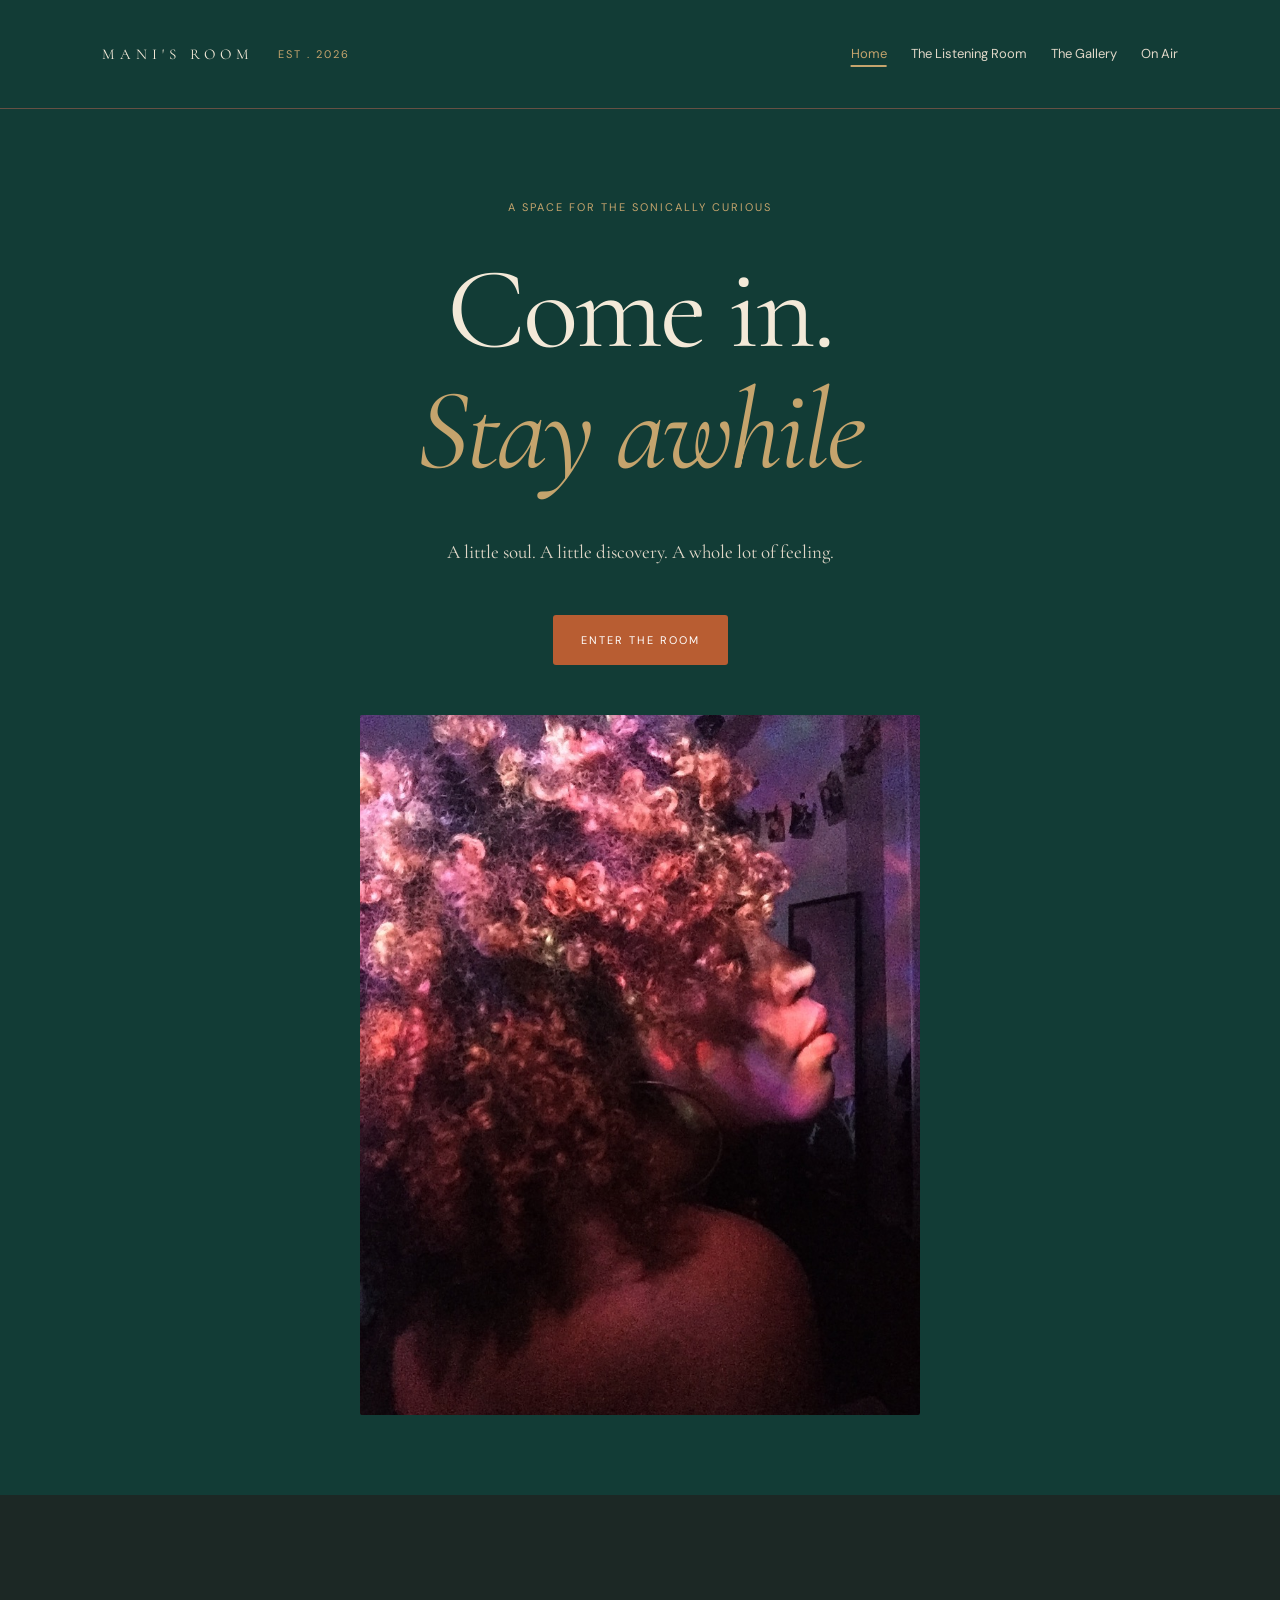
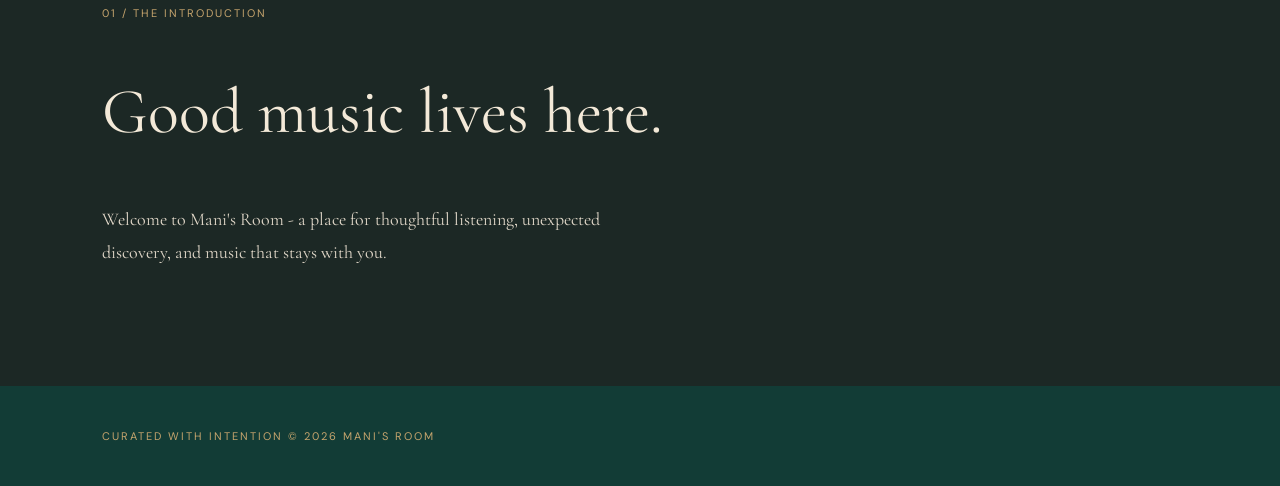
==== index.html @ 36a0f58a "Add personal rooms and accessible shared navigation" ====
<!DOCTYPE html> 
<html lang="en">
<head>
    <meta charset="UTF-8">
    <meta name="viewport" content="width=device-width, initial-scale=1.0">
    <title>Mani's Room | Come In. Stay Awhile.</title>
    <link rel="stylesheet" href="style.css">
</head>
<body>
    <a class="skip-link" href="#main-content">Skip to content</a>
    <header class="site-header">
        <div class="site-identity">
            <a class="logo" href="index.html">MANI'S ROOM</a>
            <span class="edition">EST . 2026</span>
        </div>
        <nav class="site-nav" aria-label="Main navigation">
            <ul>
                <li><a href="index.html" aria-current="page">Home</a></li>
                <li><a href="listening.html">The Listening Room</a></li>
                <li><a href="gallery.html">The Gallery</a></li>
                <li><a href="radio.html">On Air</a></li>
            </ul>
        </nav>
    </header>

    <main id="main-content" tabindex="-1">
        <section class="hero">
            <p class="eyebrow"> A SPACE FOR THE SONICALLY CURIOUS</p>
            <h1> Come in. <br><em> Stay awhile</em></h1>
            <p class="intro">
                A little soul. A little discovery.
                A whole lot of feeling.
            </p>

            <a href="#about" class="button">ENTER THE ROOM</a>

            <figure class="hero-photo">
                <img src="images/manihair2018.jpeg"
                     alt="Mani photographed in profile under pink and purple lighting"
                     width="793" height="991">
            </figure>
        </section>

        <section id="about" class="about">
            <p> 01 / THE INTRODUCTION </p>
            <h2>Good music lives here.</h2>
            <p>
                Welcome to Mani's Room - a place for
                thoughtful listening, unexpected discovery,
                and music that stays with you.
            </p>
        </section>
    </main>

<footer>
<p>CURATED WITH INTENTION &copy; 2026 MANI'S ROOM</p>
</footer>
</body>
</html>
---- style.css ----
@import url('https://fonts.googleapis.com/css2?family=Cormorant+Garamond:wght@400;500;600&family=DM+Sans:wght@400;500;600&display=swap');


:root {
  --espresso: #123C36;
  --cream: #F3E9D8;
  --brass: #C5A46D;
  --plum: #B85D32;
  --muted: #E0D7C8;
}


* {
  box-sizing: border-box;
}

html {
  scroll-behavior: smooth;
}

body {
  margin: 0;
  background: var(--espresso);
  color: var(--cream);
  font-family: "Cormorant Garamond", Georgia, serif;
}

.site-header {
  display: flex;
  justify-content: space-between;
  align-items: center;
  padding: 32px 8%;
  border-bottom: 1px solid #665044;
}

.logo {
  font-size: 15px;
  letter-spacing: 5px;
}

.edition, .eyebrow, .button, footer {
  font-family: "DM Sans", sans-serif;
  letter-spacing: 2px;
  font-size: 11px;
}

.edition, .eyebrow {
  color: var(--brass);
}

.hero {
  min-height: 75vh;
  display: flex;
  flex-direction: column;
  align-items: center;
  justify-content: center;
  padding: 80px 8%;
  text-align: center;
}

h1 {
  font-size: clamp(55px, 9vw, 120px);
  font-weight: normal;
  line-height: 1.05;
  letter-spacing: -3px;
  margin: 25px 0;
}

h1 em {
  color: var(--brass);
  font-weight: normal;
}

.intro {
  font-size: 19px;
  line-height: 1.7;
  color: var(--muted);
  max-width: 440px;
  text-align:center;
}

.button {
  display: inline-block;
  margin-top: 28px;
  padding: 18px 28px;
  background: var(--plum);
  color: white;
  text-decoration: none;
  border-radius: 3px;
  transition: background 0.2s;
}

.button:hover {
  background: #9C6670;
}

.about {
  padding: 100px 8%;
  background: #1C2825;
}

.about > p:first-child {
  color: var(--brass);
  font-family: "DM Sans", sans-serif;
  font-size: 11px;
  letter-spacing: 2px;
}

.about h2 {
  font-size: clamp(36px, 5vw, 65px);
  font-weight: normal;
}


.about > p:last-child {
  max-width: 550px;
  color: var(--muted);
  line-height: 1.8;
  font-size: 18px;
}

.hero-photo {
  width: 100%;
  max-width: 560px;
  margin: 50px auto 0;
}

.hero-photo img {
  display: block;
  width: 100%;
  height: auto;
  border-radius: 2px;
}

footer {
  padding: 32px 8%;
  color: var(--brass);
}

@media (max-width: 600px) {
  .site-header {
    padding: 24px 6%;
  }

  .hero, .about {
    padding-left: 6%;
    padding-right: 6%;
  }

  .logo {
    letter-spacing: 2px;
  }
}


@media (prefers-reduced-motion: reduce) {
  html {
    scroll-behavior: auto;
  }

  .button {
    transition: none;
  }
}

/* Shared navigation: all four rooms stay visible, including on phones. */
.site-header {
  flex-wrap: wrap;
  gap: 24px 40px;
}

.site-identity {
  display: flex;
  align-items: center;
  flex-wrap: wrap;
  gap: 16px 24px;
}

.logo {
  color: var(--cream);
  text-decoration: none;
}

.site-nav ul {
  display: flex;
  flex-wrap: wrap;
  gap: 8px 24px;
  list-style: none;
  padding: 0;
  margin: 0;
}

.site-nav a {
  display: inline-flex;
  align-items: center;
  min-height: 44px;
  font-family: "DM Sans", sans-serif;
  font-size: 13px;
  line-height: 1.5;
  color: var(--muted);
  text-decoration: none;
  text-underline-offset: 7px;
}

.site-nav a:hover,
.site-nav a[aria-current="page"] {
  color: var(--brass);
  text-decoration: underline;
}

.site-nav a[aria-current="page"] {
  text-decoration-thickness: 2px;
}

a:focus-visible {
  outline: 2px solid var(--cream);
  outline-offset: 5px;
}

.skip-link {
  position: absolute;
  top: 12px;
  left: 12px;
  z-index: 1;
  transform: translateY(-200%);
  padding: 14px 20px;
  background: var(--cream);
  color: var(--espresso);
  font-family: "DM Sans", sans-serif;
}

.skip-link:focus {
  transform: translateY(0);
}

/* Shared room typography; each room below has its own composition. */
.room {
  padding: 80px 8% 100px;
  min-height: 75vh;
}

.room-label {
  font-family: "DM Sans", sans-serif;
  font-size: 12px;
  line-height: 1.7;
  letter-spacing: 2px;
  color: var(--brass);
}

.room h1 {
  font-size: clamp(48px, 8vw, 104px);
}

.room h2 {
  font-size: clamp(30px, 4vw, 48px);
  font-weight: normal;
  line-height: 1.15;
  margin: 20px 0;
}

.room-description,
.listening-shelf > p:last-child,
.gallery-note > p:last-child,
.radio-note > p:last-child {
  font-size: 19px;
  line-height: 1.8;
  color: var(--muted);
  max-width: 480px;
}

/* A listening corner, with a quiet shelf for future playlists. */
.room--listening {
  display: grid;
  grid-template-columns: minmax(0, 1.2fr) minmax(0, 1fr);
  align-items: center;
  gap: 64px;
}

.listening-shelf {
  border-top: 1px solid var(--brass);
  padding-top: 32px;
}

/* An open wall; the empty space is intentional until pictures arrive. */
.gallery-space {
  margin-top: 64px;
  min-height: 320px;
  border-top: 1px solid var(--brass);
  border-bottom: 1px solid var(--brass);
  display: flex;
  align-items: flex-end;
  justify-content: flex-end;
  padding: 48px 0;
}

.gallery-note {
  width: 100%;
  max-width: 440px;
}

/* A still, centered waiting room for a future broadcast. */
.room--radio {
  text-align: center;
  display: flex;
  flex-direction: column;
  align-items: center;
  justify-content: center;
}

.room--radio .room-description,
.radio-note > p:last-child {
  margin-left: auto;
  margin-right: auto;
}

.signal-dot {
  display: inline-block;
  width: 7px;
  height: 7px;
  margin-right: 8px;
  border-radius: 50%;
  background: var(--brass);
}

.radio-note {
  margin-top: 48px;
  padding-top: 32px;
  border-top: 1px solid var(--brass);
  width: 100%;
  max-width: 480px;
}

@media (max-width: 900px) {
  .site-nav {
    width: 100%;
  }

  .room--listening {
    grid-template-columns: minmax(0, 1fr);
    gap: 48px;
  }
}

@media (max-width: 600px) {
  .site-nav ul {
    gap: 4px 20px;
  }

  .room {
    padding: 64px 6% 80px;
  }

  .gallery-space {
    margin-top: 48px;
    min-height: 240px;
  }
}
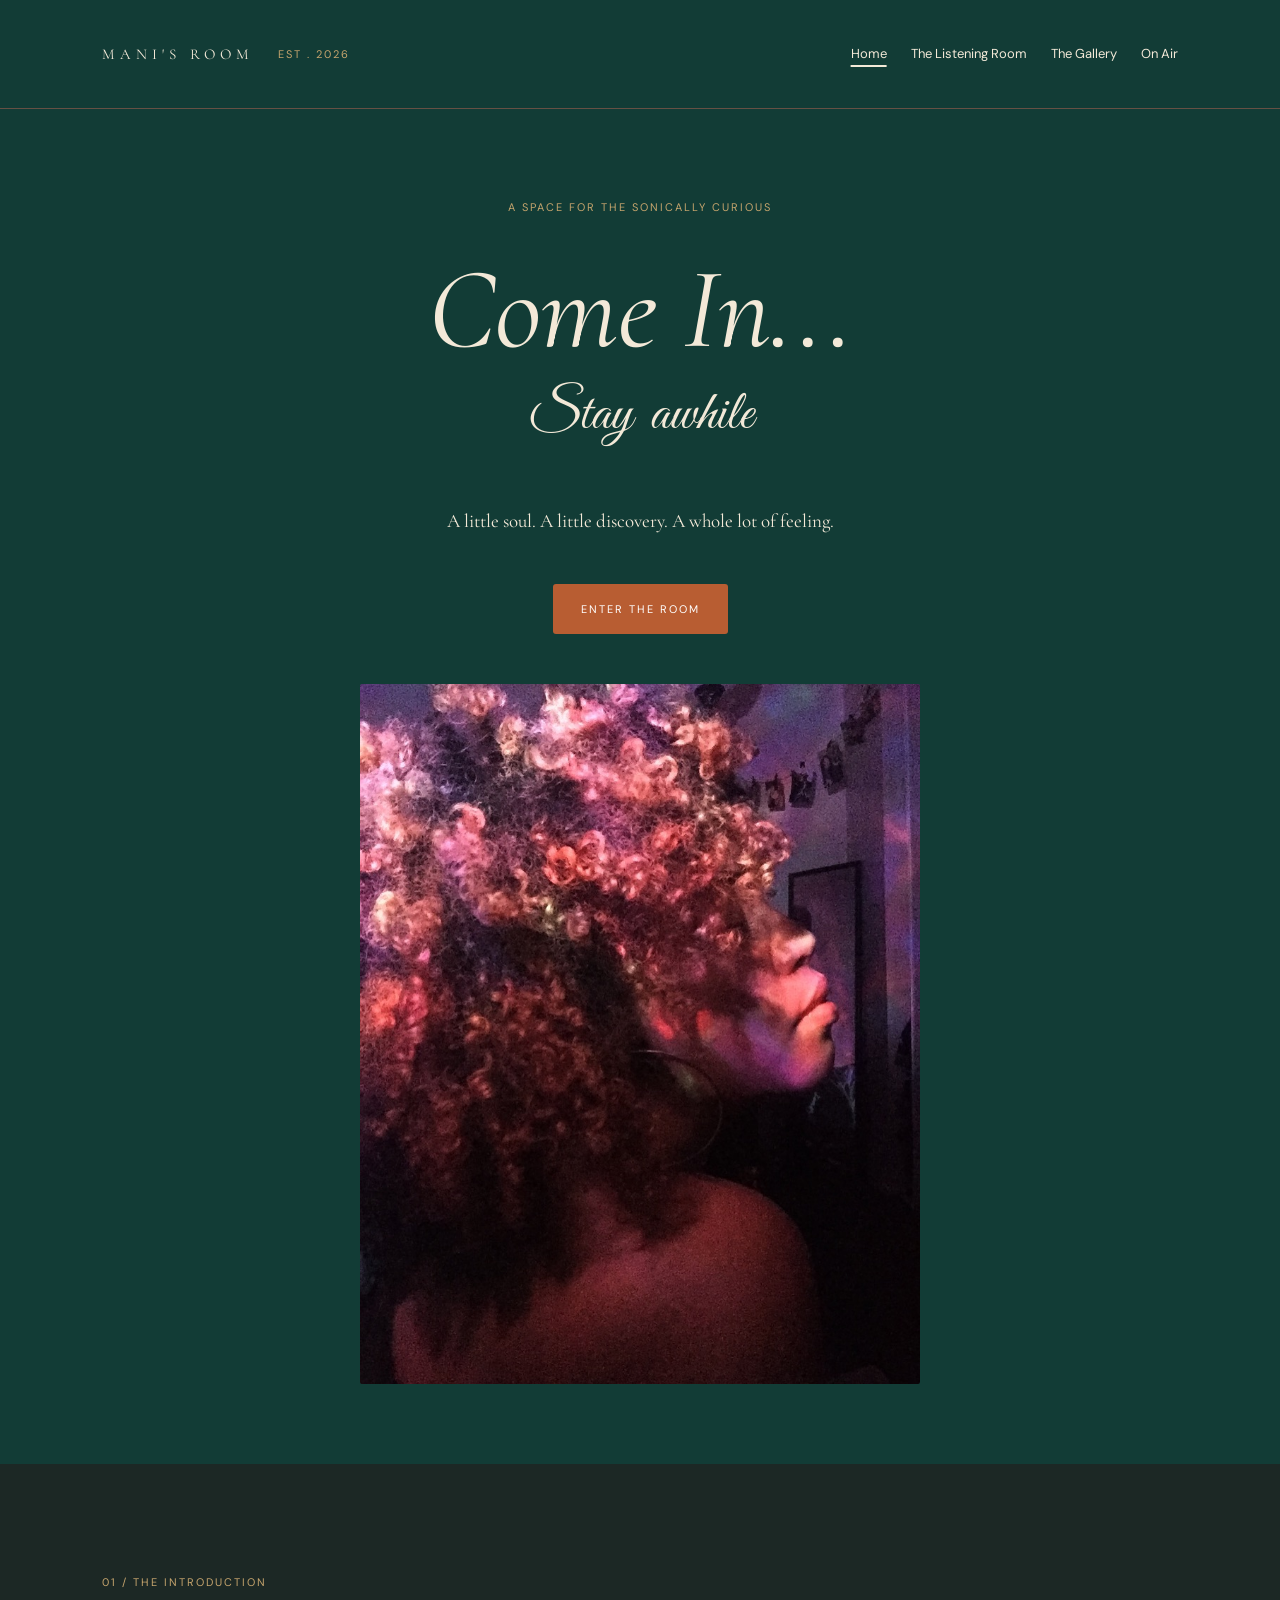
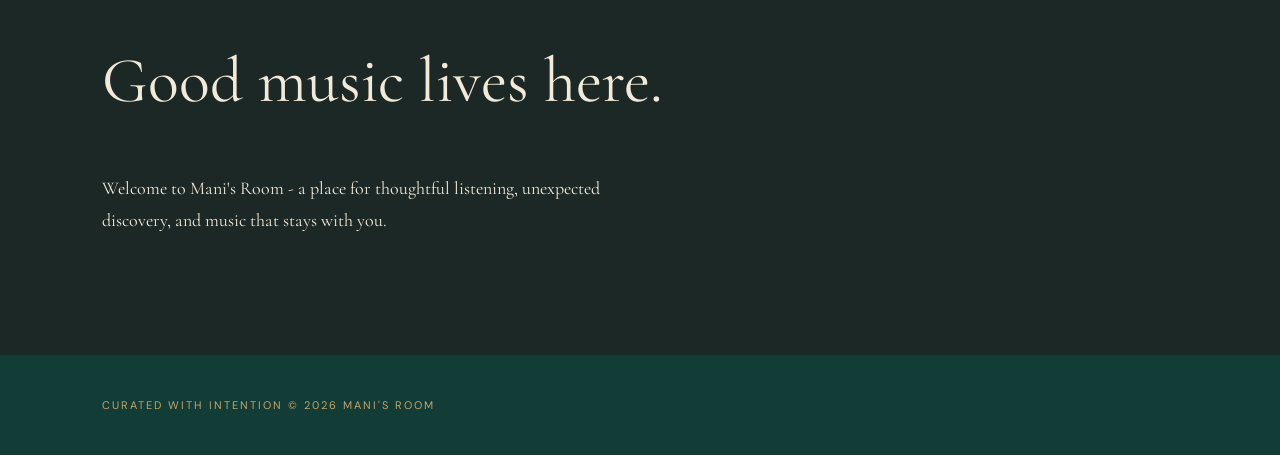
==== commit cdafb236: "Refine homepage typography and unify room headings" ====
--- a/index.html
+++ b/index.html
@@ -26,7 +26,10 @@
     <main id="main-content" tabindex="-1">
         <section class="hero">
             <p class="eyebrow"> A SPACE FOR THE SONICALLY CURIOUS</p>
-            <h1> Come in. <br><em> Stay awhile</em></h1>
+            <h1>
+  Come In...
+  <span class="home-script">Stay awhile</span>
+</h1>
             <p class="intro">
                 A little soul. A little discovery.
                 A whole lot of feeling.
--- a/style.css
+++ b/style.css
@@ -1,6 +1,4 @@
-
-
-
+@import url('https://fonts.googleapis.com/css2?family=Great+Vibes&display=swap');
 
 @import url('https://fonts.googleapis.com/css2?family=Cormorant+Garamond:wght@400;500;600&family=DM+Sans:wght@400;500;600&display=swap');
 
@@ -10,7 +8,8 @@
   --cream: #F3E9D8;
   --brass: #C5A46D;
   --plum: #B85D32;
-  --muted: #E0D7C8;
+  --muted: var(--cream);
+  --room-background: var(--espresso);
 }
 
 
@@ -24,9 +23,22 @@
 
 body {
   margin: 0;
-  background: var(--espresso);
+  background: var(--room-background);
   color: var(--cream);
   font-family: "Cormorant Garamond", Georgia, serif;
+}
+
+/* Theme the whole page, including navigation and footer. Home keeps its forest. */
+body.room-listening {
+  --room-background: #102822;
+}
+
+body.room-gallery {
+  --room-background: #111311;
+}
+
+body.room-radio {
+  --room-background: #3B1723;
 }
 
 .site-header {
@@ -71,7 +83,7 @@
 }
 
 h1 em {
-  color: var(--brass);
+  color: var(--cream);
   font-weight: normal;
 }
 
@@ -208,7 +220,7 @@
 
 .site-nav a:hover,
 .site-nav a[aria-current="page"] {
-  color: var(--brass);
+  color: var(--cream);
   text-decoration: underline;
 }
 
@@ -359,3 +371,19 @@
     min-height: 240px;
   }
 }
+.home-script {
+  display: block;
+  font-family: "Great Vibes", cursive;
+  font-size: clamp(2.25rem, 4.5vw, 3.5rem);
+  font-weight: 400;
+  font-style: normal;
+  letter-spacing: 0;
+  word-spacing: 6px;
+  line-height: 1.6;
+  color: var(--cream);
+}
+.hero h1 {
+  font-style: italic;
+  font-weight: 400;
+  letter-spacing: -1px;
+}
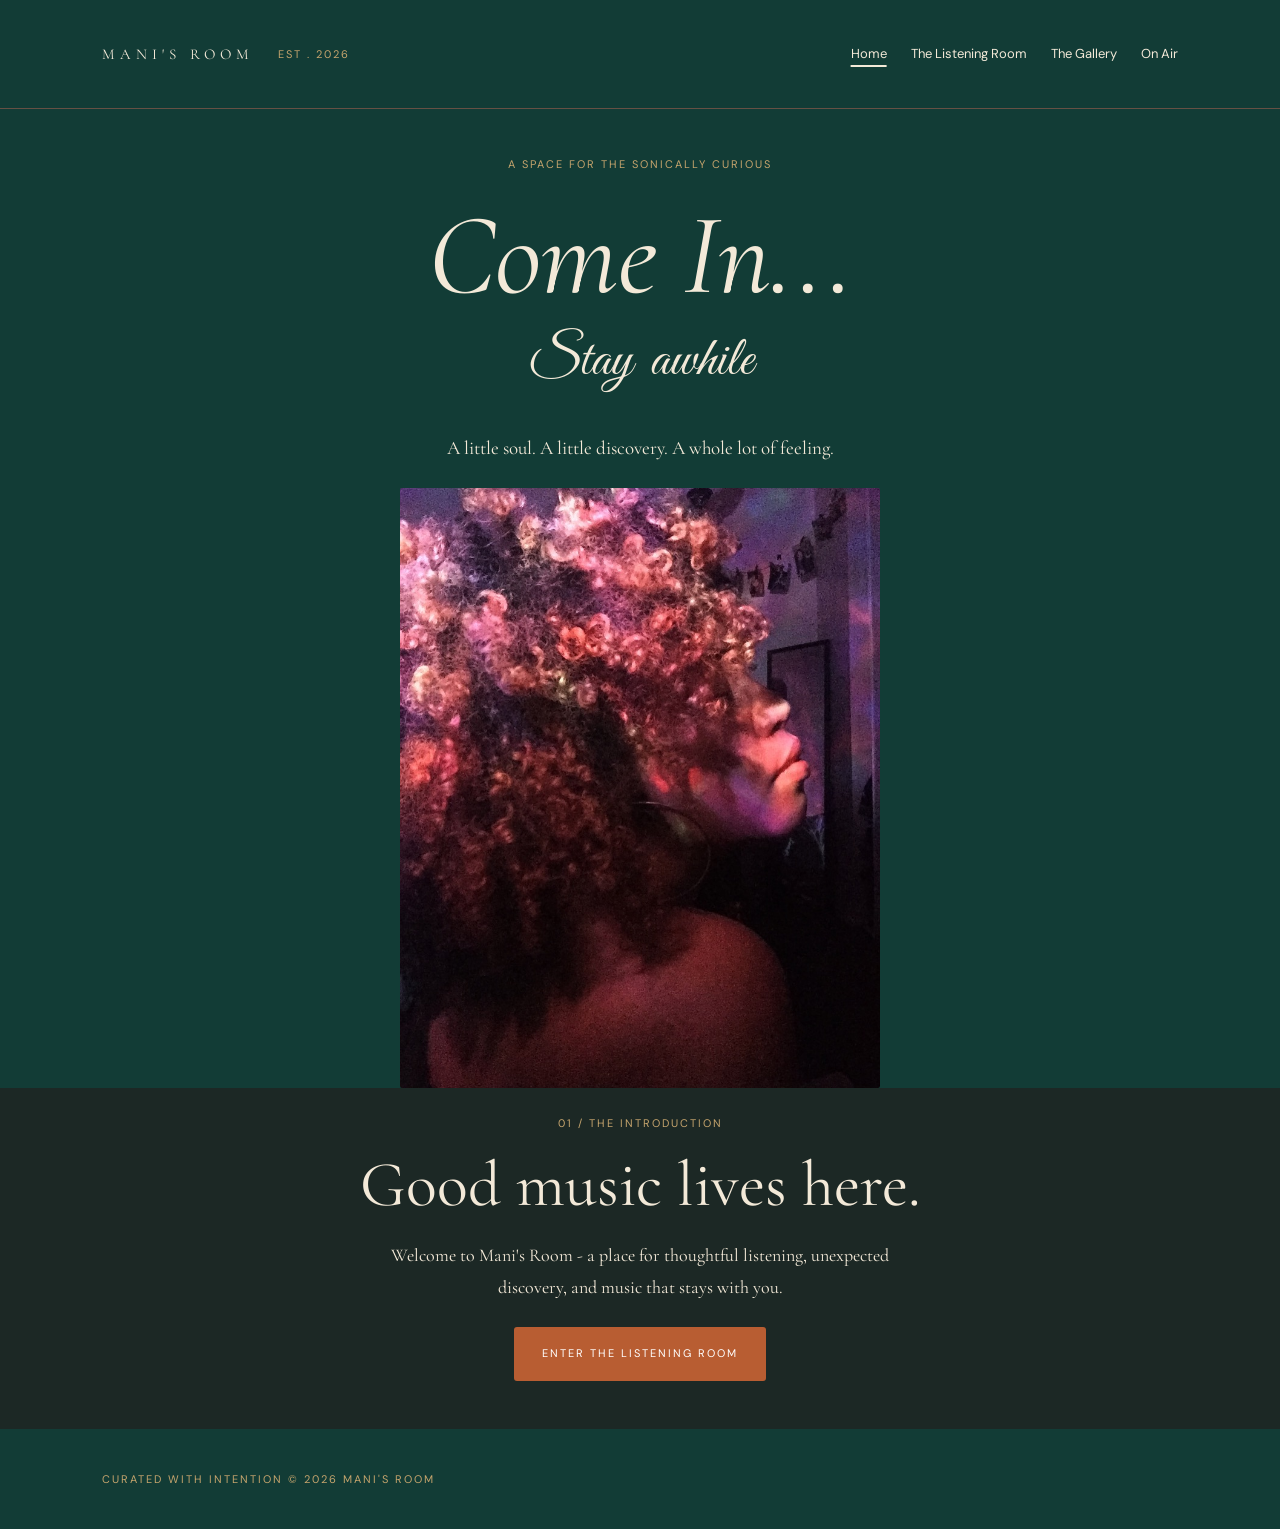
==== commit 1cf4a2e4: "Connect the homepage invitation, portrait, and introduction" ====
--- a/index.html
+++ b/index.html
@@ -6,7 +6,7 @@
     <title>Mani's Room | Come In. Stay Awhile.</title>
     <link rel="stylesheet" href="style.css">
 </head>
-<body>
+<body class="home-page">
     <a class="skip-link" href="#main-content">Skip to content</a>
     <header class="site-header">
         <div class="site-identity">
@@ -35,8 +35,6 @@
                 A whole lot of feeling.
             </p>
 
-            <a href="#about" class="button">ENTER THE ROOM</a>
-
             <figure class="hero-photo">
                 <img src="images/manihair2018.jpeg"
                      alt="Mani photographed in profile under pink and purple lighting"
@@ -52,6 +50,7 @@
                 thoughtful listening, unexpected discovery,
                 and music that stays with you.
             </p>
+            <a href="listening.html" class="button">ENTER THE LISTENING ROOM</a>
         </section>
     </main>
 
@@ -59,4 +58,4 @@
 <p>CURATED WITH INTENTION &copy; 2026 MANI'S ROOM</p>
 </footer>
 </body>
-</html>     +</html>     
--- a/style.css
+++ b/style.css
@@ -386,4 +386,70 @@
   font-style: italic;
   font-weight: 400;
   letter-spacing: -1px;
-}+}
+
+
+/* Home flows from invitation to portrait to introduction, without a tall hero. */
+.home-page .hero {
+  min-height: 0;
+  padding-top: 48px;
+  padding-bottom: 0;
+}
+
+.home-page .hero .eyebrow {
+  margin: 0;
+}
+
+.home-page .intro {
+  margin: 0;
+}
+
+.home-page .hero-photo {
+  max-width: 480px;
+  margin-top: 24px;
+}
+
+.home-page .about {
+  padding-top: 28px;
+  padding-bottom: 48px;
+  text-align: center;
+}
+
+.home-page .about > p:first-child {
+  margin: 0;
+}
+
+.home-page .about h2 {
+  margin: 16px 0;
+}
+
+/* The paragraph is no longer the last child: the listening link follows it. */
+.home-page .about > p:last-of-type {
+  max-width: 550px;
+  margin: 0 auto;
+  color: var(--muted);
+  line-height: 1.8;
+  font-size: 18px;
+}
+
+.home-page .about .button {
+  margin-top: 24px;
+  max-width: 100%;
+  line-height: 1.6;
+  white-space: normal;
+}
+
+@media (max-width: 600px) {
+  .home-page .hero {
+    padding-top: 32px;
+  }
+
+  .home-page .hero-photo {
+    margin-top: 20px;
+  }
+
+  .home-page .about {
+    padding-top: 24px;
+    padding-bottom: 36px;
+  }
+}
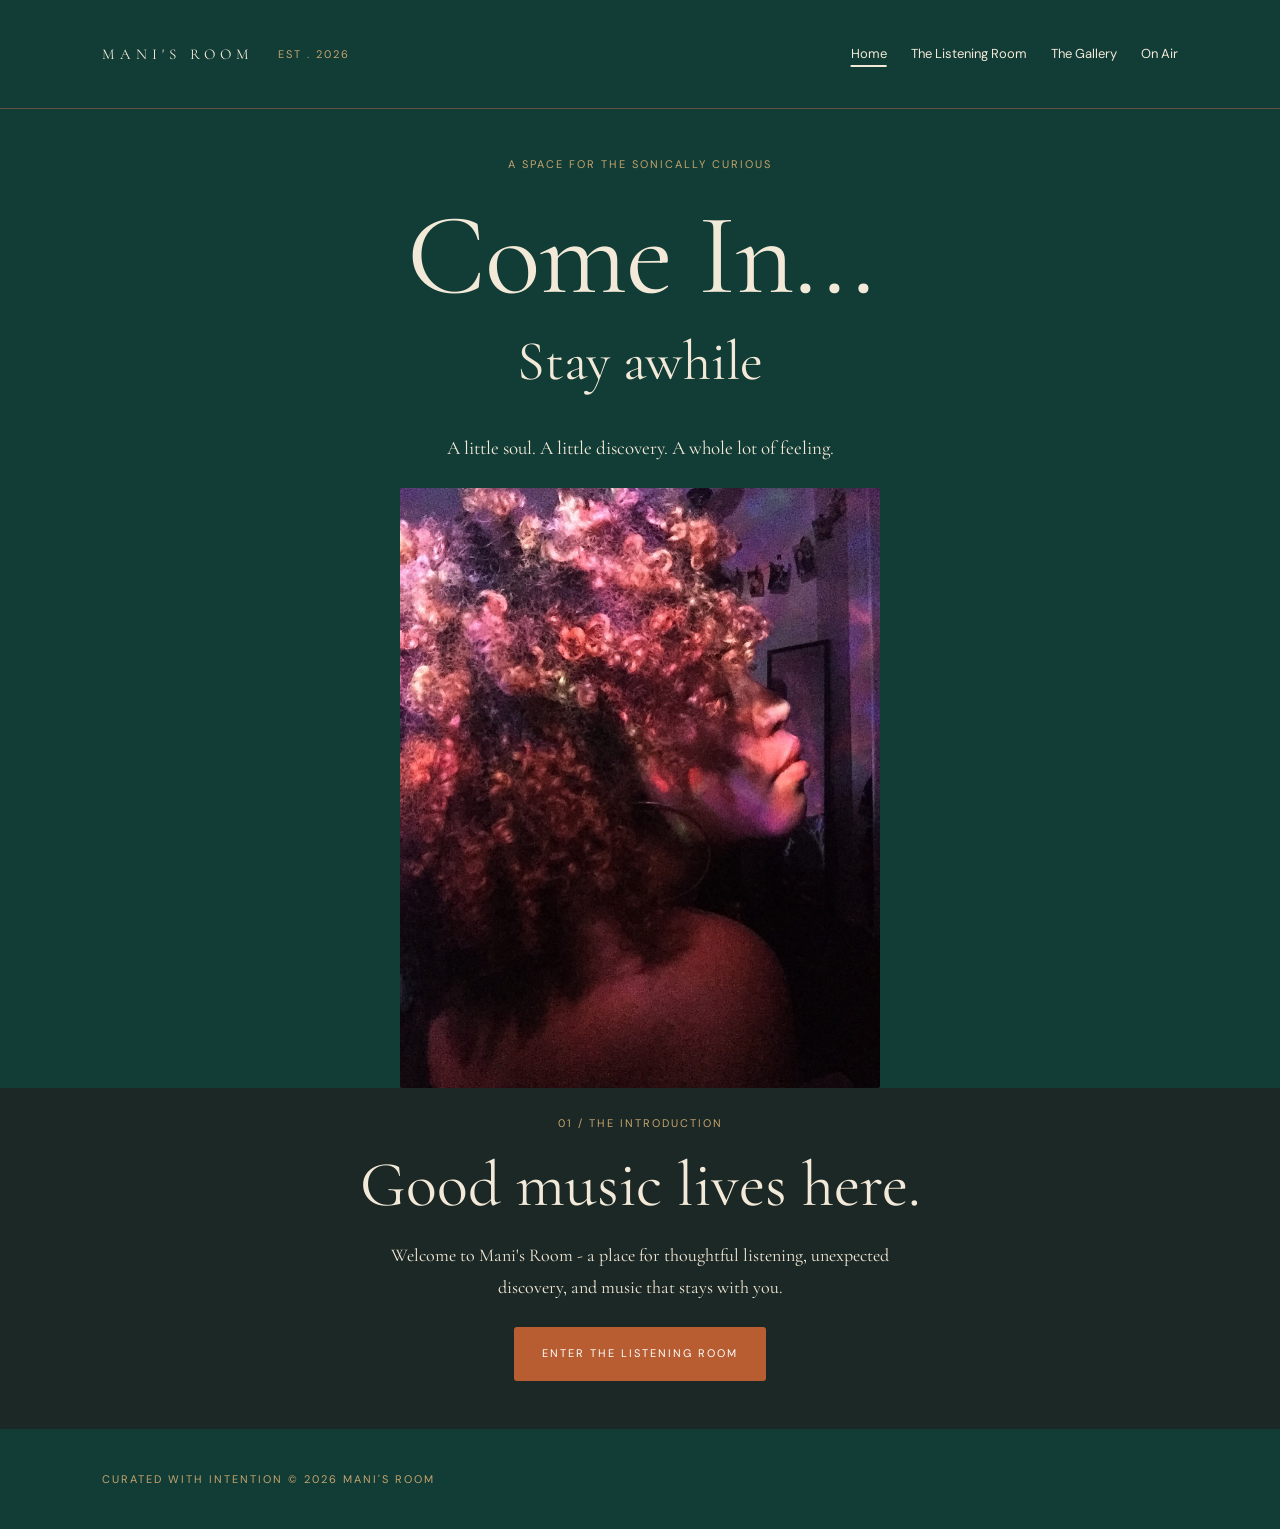
==== commit ecd00083: "Unify serif typography and refine vinyl carousel motion" ====
--- a/index.html
+++ b/index.html
@@ -28,7 +28,7 @@
             <p class="eyebrow"> A SPACE FOR THE SONICALLY CURIOUS</p>
             <h1>
   Come In...
-  <span class="home-script">Stay awhile</span>
+  <span class="home-subheading">Stay awhile</span>
 </h1>
             <p class="intro">
                 A little soul. A little discovery.
@@ -59,3 +59,4 @@
 </footer>
 </body>
 </html>     
+
--- a/style.css
+++ b/style.css
@@ -1,5 +1,3 @@
-@import url('https://fonts.googleapis.com/css2?family=Great+Vibes&display=swap');
-
 @import url('https://fonts.googleapis.com/css2?family=Cormorant+Garamond:wght@400;500;600&family=DM+Sans:wght@400;500;600&display=swap');
 
 
@@ -371,19 +369,18 @@
     min-height: 240px;
   }
 }
-.home-script {
-  display: block;
-  font-family: "Great Vibes", cursive;
+.home-subheading {
+  display: block;
+  font-family: "Cormorant Garamond", Georgia, serif;
   font-size: clamp(2.25rem, 4.5vw, 3.5rem);
   font-weight: 400;
   font-style: normal;
   letter-spacing: 0;
-  word-spacing: 6px;
   line-height: 1.6;
   color: var(--cream);
 }
 .hero h1 {
-  font-style: italic;
+  font-style: normal;
   font-weight: 400;
   letter-spacing: -1px;
 }
@@ -453,3 +450,429 @@
     padding-bottom: 36px;
   }
 }
+
+
+
+/* Listening Room collection: three sleeves, no clones or automatic movement. */
+.room-listening .room--listening {
+  display: block;
+}
+
+.room-listening .room-intro {
+  max-width: 720px;
+  margin-bottom: 56px;
+}
+
+.room-listening .playlist-collection {
+  min-width: 0;
+}
+
+.room-listening .collection-heading {
+  display: flex;
+  align-items: flex-end;
+  justify-content: space-between;
+  flex-wrap: wrap;
+  gap: 16px;
+}
+
+.room-listening .collection-heading h2 {
+  margin: 12px 0 16px;
+}
+
+.room-listening .collection-note,
+.room-listening .artwork-note,
+.room-listening .playlist-destination,
+.room-listening .sleeve-number,
+.room-listening .sleeve-note {
+  font-family: "DM Sans", sans-serif;
+  font-size: 12px;
+  line-height: 1.7;
+}
+
+.room-listening .collection-note {
+  max-width: 650px;
+  margin: 0 0 24px;
+}
+
+.room-listening .playlist-track {
+  overflow-x: auto;
+  scroll-snap-type: x mandatory;
+  scroll-behavior: smooth;
+  scroll-padding-left: 6px;
+  padding: 6px 6px 20px;
+  -webkit-overflow-scrolling: touch;
+}
+
+.room-listening .playlist-list {
+  display: flex;
+  list-style: none;
+  margin: 0;
+  padding: 0;
+}
+
+.room-listening .playlist-card {
+  flex: 0 0 calc((100% - 48px) / 3);
+  min-width: 0;
+  scroll-snap-align: start;
+}
+
+.room-listening .playlist-card + .playlist-card {
+  margin-left: 24px;
+}
+
+.room-listening .playlist-link {
+  display: block;
+  color: var(--cream);
+  text-decoration: none;
+}
+
+/* A square text sleeve, explicitly a fallback rather than original artwork. */
+.room-listening .playlist-cover {
+  display: flex;
+  flex-direction: column;
+  justify-content: space-between;
+  width: 100%;
+  aspect-ratio: 1 / 1;
+  padding: 24px;
+  background: #111311;
+}
+
+.room-listening .sleeve-number,
+.room-listening .sleeve-note {
+  color: var(--brass);
+  letter-spacing: 1px;
+  font-size: 10px;
+}
+
+.room-listening .sleeve-title {
+  font-size: clamp(30px, 3.5vw, 52px);
+  line-height: 1.1;
+  max-width: 9ch;
+  margin: 20px 0;
+}
+
+.room-listening .playlist-card h3 {
+  font-size: 26px;
+  font-weight: 500;
+  line-height: 1.2;
+  margin: 18px 0 8px;
+}
+
+.room-listening .playlist-link:hover h3 {
+  text-decoration: underline;
+  text-underline-offset: 5px;
+}
+
+.room-listening .playlist-destination,
+.room-listening .artwork-note {
+  color: var(--brass);
+}
+
+.room-listening .artwork-note {
+  margin-top: 12px;
+}
+
+.room-listening .playlist-controls {
+  display: flex;
+  margin-bottom: 16px;
+}
+
+.room-listening .playlist-controls[hidden] {
+  display: none;
+}
+
+.room-listening .playlist-controls button {
+  width: 44px;
+  height: 44px;
+  margin-left: 12px;
+  border: 1px solid var(--brass);
+  border-radius: 0;
+  background: transparent;
+  color: var(--cream);
+  font-size: 24px;
+  cursor: pointer;
+}
+
+.room-listening .playlist-controls button:hover:not(:disabled) {
+  background: var(--cream);
+  color: var(--espresso);
+}
+
+.room-listening .playlist-controls button:disabled {
+  opacity: 0.5;
+  cursor: default;
+}
+
+.room-listening .playlist-track:focus,
+.room-listening .playlist-link:focus,
+.room-listening .playlist-controls button:focus {
+  outline: 2px solid var(--cream);
+  outline-offset: 3px;
+}
+
+.room-listening .visually-hidden {
+  position: absolute;
+  width: 1px;
+  height: 1px;
+  padding: 0;
+  margin: -1px;
+  overflow: hidden;
+  clip: rect(0, 0, 0, 0);
+  white-space: nowrap;
+  border: 0;
+}
+
+@media (max-width: 1000px) {
+  .room-listening .playlist-card {
+    flex-basis: 46%;
+  }
+}
+
+@media (max-width: 600px) {
+  .room-listening .room-intro {
+    margin-bottom: 40px;
+  }
+
+  .room-listening .playlist-card {
+    flex-basis: 84%;
+  }
+
+  .room-listening .playlist-cover {
+    padding: 20px;
+  }
+}
+
+/* Older Safari can keep the text sleeves square without aspect-ratio. */
+@supports not (aspect-ratio: 1 / 1) {
+  .room-listening .playlist-cover {
+    position: relative;
+    height: 0;
+    padding: 100% 0 0;
+  }
+  .room-listening .sleeve-number { position: absolute; top: 20px; left: 20px; }
+  .room-listening .sleeve-title { position: absolute; top: 28%; left: 20px; right: 20px; margin: 0; }
+  .room-listening .sleeve-note { position: absolute; bottom: 20px; left: 20px; right: 20px; }
+}
+
+@media (prefers-reduced-motion: reduce) {
+  .room-listening .playlist-track {
+    scroll-behavior: auto;
+  }
+}
+
+
+
+/* One featured player, selected with native keyboard-accessible buttons. */
+.room-listening .playlist-select {
+  display: inline-block;
+  min-height: 44px;
+  margin-top: 16px;
+  padding: 10px 18px;
+  border: 1px solid var(--brass);
+  background: transparent;
+  color: var(--cream);
+  font-family: "DM Sans", sans-serif;
+  font-size: 13px;
+  line-height: 1.6;
+  cursor: pointer;
+}
+
+.room-listening .playlist-select[hidden] { display: none; }
+
+.room-listening .playlist-select:hover,
+.room-listening .playlist-select[aria-pressed="true"] {
+  background: var(--cream);
+  color: var(--espresso);
+}
+
+.room-listening .playlist-select:focus {
+  outline: 2px solid var(--cream);
+  outline-offset: 3px;
+}
+
+.room-listening .featured-playlist {
+  width: 100%;
+  max-width: 660px;
+  margin: 56px auto 0;
+}
+
+.room-listening .player-status {
+  font-family: "DM Sans", sans-serif;
+  font-size: 13px;
+  line-height: 1.7;
+  margin-bottom: 24px;
+}
+
+.room-listening #featured-player {
+  display: block;
+  width: 100%;
+  max-width: 660px;
+  height: 450px;
+  border: 0;
+}
+
+
+
+/* A smaller collection window keeps the next sleeve in view on desktop. */
+.room-listening .playlist-collection {
+  width: 100%;
+  max-width: 760px;
+}
+
+.room-listening .playlist-card {
+  flex-basis: 40%;
+}
+
+.room-listening .sleeve-jacket {
+  position: relative;
+  display: block;
+  margin-right: 12%;
+  isolation: isolate;
+}
+
+/* The disc slides behind the sleeve; the artwork itself never moves. */
+.room-listening .sleeve-jacket::before {
+  content: "";
+  display: block;
+  position: absolute;
+  top: 8%;
+  left: 16%;
+  width: 84%;
+  height: 84%;
+  border-radius: 50%;
+  background: #080C0A;
+  box-shadow: inset 0 0 0 1px #303A32, inset 0 0 0 5px #101812;
+  pointer-events: none;
+  transform: translateX(0);
+  transition: transform 500ms cubic-bezier(0.22, 1, 0.36, 1);
+}
+
+.room-listening .playlist-card.is-selected .sleeve-jacket::before {
+  transform: translateX(18%);
+}
+
+.room-listening .playlist-cover {
+  position: relative;
+  padding: 18px;
+}
+
+.room-listening .sleeve-title {
+  font-size: clamp(28px, 3vw, 40px);
+}
+
+/* Original art can replace the text without a crop or a new card layout. */
+.room-listening .playlist-cover.has-artwork {
+  padding: 0;
+}
+
+.room-listening .playlist-cover img {
+  display: block;
+  width: 100%;
+  height: 100%;
+  object-fit: contain;
+}
+
+@media (max-width: 1000px) {
+  .room-listening .playlist-card {
+    flex-basis: 44%;
+  }
+}
+
+@media (max-width: 600px) {
+  .room-listening .playlist-card {
+    flex-basis: 78%;
+  }
+}
+
+/* Preserve the existing square-sleeve fallback in older Safari. */
+@supports not (aspect-ratio: 1 / 1) {
+  .room-listening .playlist-cover {
+    padding: 100% 0 0;
+  }
+  .room-listening .playlist-cover img {
+    position: absolute;
+    inset: 0;
+  }
+}
+
+
+
+/* Listening Room welcome: original portrait alongside the introduction. */
+.room-listening .listening-welcome {
+  display: grid;
+  grid-template-columns: minmax(0, 1.2fr) minmax(0, 0.8fr);
+  align-items: center;
+  gap: 48px;
+  max-width: 1040px;
+  margin-bottom: 56px;
+}
+
+.room-listening .listening-welcome .room-intro {
+  margin-bottom: 0;
+}
+
+.room-listening .listening-portrait {
+  width: 100%;
+  max-width: 320px;
+  margin: 0;
+  justify-self: end;
+}
+
+.room-listening .listening-portrait img {
+  display: block;
+  width: 100%;
+  height: auto;
+}
+
+/* The supplied covers are portrait-oriented: show the complete image. */
+.room-listening .playlist-cover.has-artwork {
+  display: block;
+  overflow: hidden;
+}
+
+.room-listening .playlist-cover.has-artwork img {
+  position: absolute;
+  top: 0;
+  left: 0;
+  width: 100%;
+  height: 100%;
+  object-fit: contain;
+}
+
+@media (max-width: 800px) {
+  .room-listening .listening-welcome {
+    grid-template-columns: minmax(0, 1fr);
+    gap: 28px;
+    margin-bottom: 40px;
+  }
+
+  .room-listening .listening-portrait {
+    justify-self: center;
+  }
+}
+
+
+
+/* Arrow easing is handled in JS; native touch/trackpad scrolling stays native. */
+.room-listening .playlist-track {
+  scroll-behavior: auto;
+}
+
+/* Frame the unmodified official player in a quiet, deeper forest surface. */
+.room-listening .featured-playlist {
+  max-width: 708px;
+  padding: 24px;
+  background: #0D211C;
+}
+
+@media (max-width: 600px) {
+  .room-listening .featured-playlist {
+    padding: 16px;
+  }
+}
+
+@media (prefers-reduced-motion: reduce) {
+  .room-listening .sleeve-jacket::before {
+    transition: none;
+  }
+}
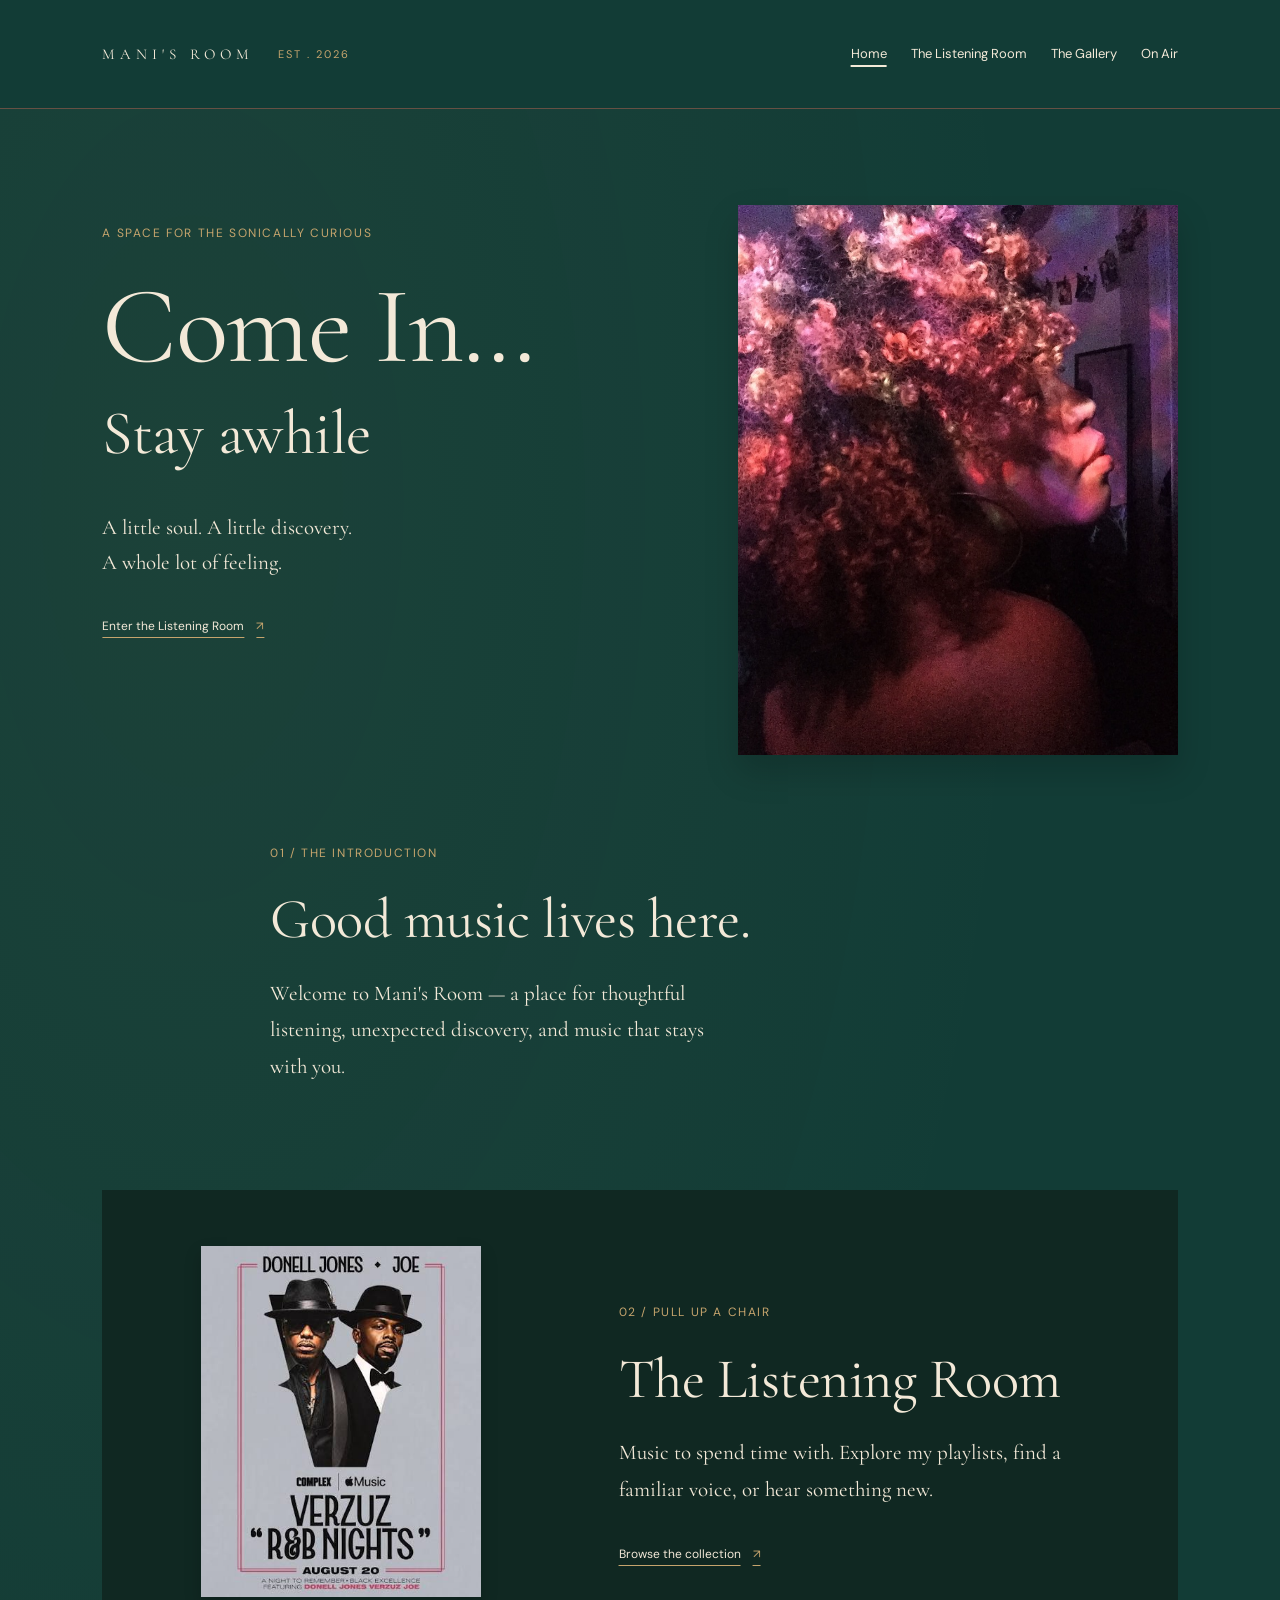
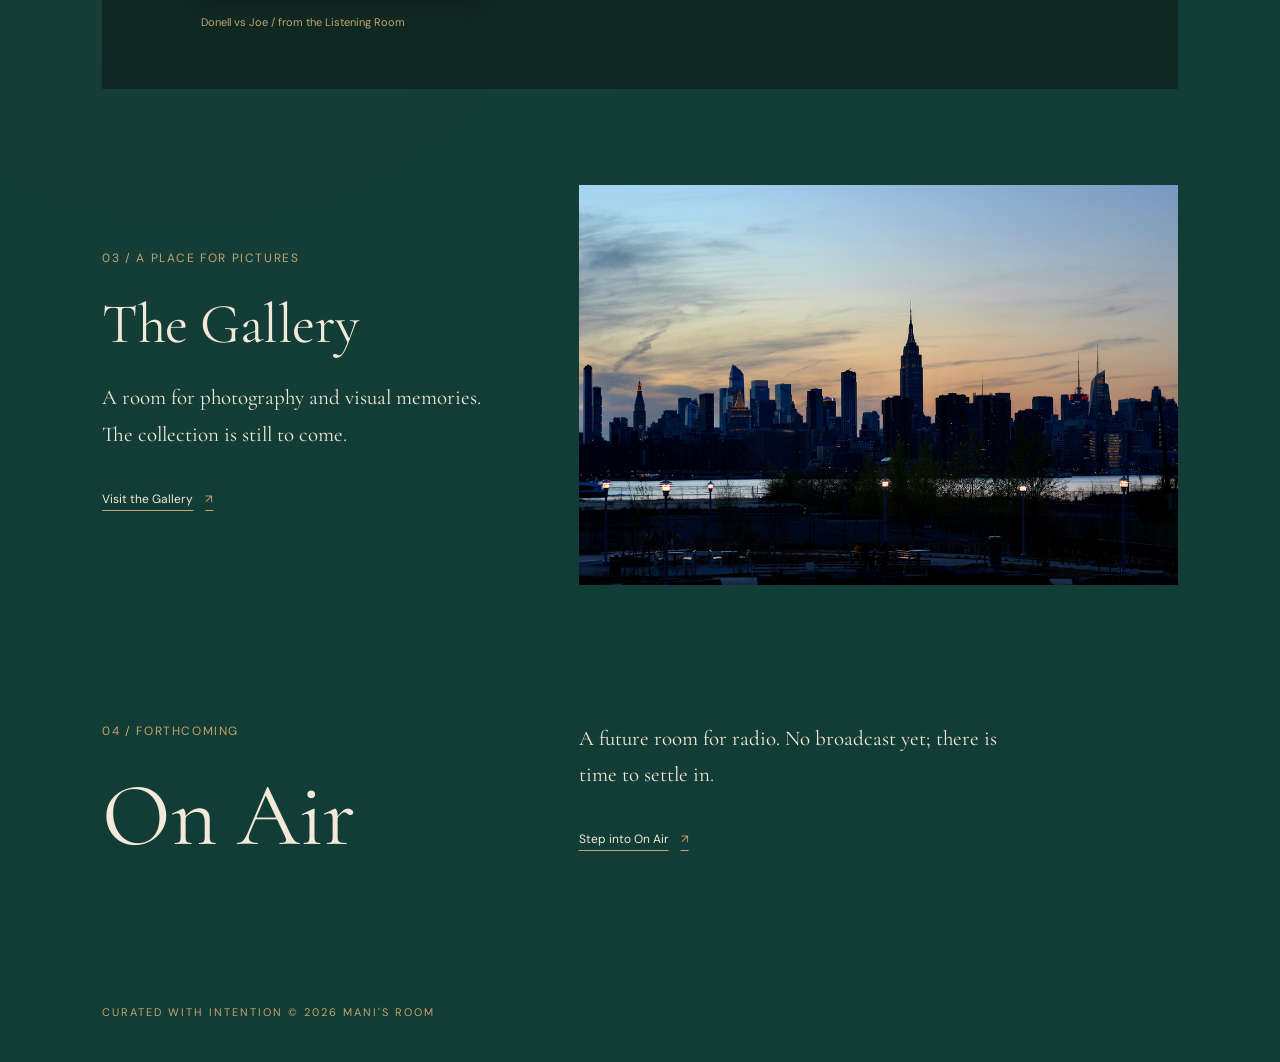
==== commit 0848be4f: "Design an intimate listening lounge homepage" ====
--- a/index.html
+++ b/index.html
@@ -5,6 +5,7 @@
     <meta name="viewport" content="width=device-width, initial-scale=1.0">
     <title>Mani's Room | Come In. Stay Awhile.</title>
     <link rel="stylesheet" href="style.css">
+    <link rel="stylesheet" href="home.css">
 </head>
 <body class="home-page">
     <a class="skip-link" href="#main-content">Skip to content</a>
@@ -23,34 +24,66 @@
         </nav>
     </header>
 
-    <main id="main-content" tabindex="-1">
-        <section class="hero">
-            <p class="eyebrow"> A SPACE FOR THE SONICALLY CURIOUS</p>
-            <h1>
-  Come In...
-  <span class="home-subheading">Stay awhile</span>
-</h1>
-            <p class="intro">
-                A little soul. A little discovery.
-                A whole lot of feeling.
-            </p>
-
-            <figure class="hero-photo">
+    <main id="main-content" class="lounge-home" tabindex="-1">
+        <section class="lounge-hero" aria-labelledby="invitation-heading">
+            <div class="lounge-invitation">
+                <p class="lounge-label">A SPACE FOR THE SONICALLY CURIOUS</p>
+                <h1 id="invitation-heading">Come In...<span>Stay awhile</span></h1>
+                <p class="lounge-intro">A little soul. A little discovery.<br>A whole lot of feeling.</p>
+                <a class="lounge-link" href="listening.html">Enter the Listening Room <span aria-hidden="true">↗</span></a>
+            </div>
+            <figure class="lounge-portrait">
                 <img src="images/manihair2018.jpeg"
                      alt="Mani photographed in profile under pink and purple lighting"
-                     width="793" height="991">
+                     width="793" height="991" fetchpriority="high">
             </figure>
         </section>
 
-        <section id="about" class="about">
-            <p> 01 / THE INTRODUCTION </p>
-            <h2>Good music lives here.</h2>
-            <p>
-                Welcome to Mani's Room - a place for
-                thoughtful listening, unexpected discovery,
-                and music that stays with you.
-            </p>
-            <a href="listening.html" class="button">ENTER THE LISTENING ROOM</a>
+        <section class="lounge-welcome" aria-labelledby="welcome-heading">
+            <p class="lounge-label">01 / THE INTRODUCTION</p>
+            <h2 id="welcome-heading">Good music lives here.</h2>
+            <p>Welcome to Mani's Room — a place for thoughtful listening, unexpected discovery, and music that stays with you.</p>
+        </section>
+
+        <section class="lounge-listening" aria-labelledby="listening-heading">
+            <figure class="lounge-sleeve">
+                <a href="listening.html" aria-label="Explore the Listening Room">
+                    <img src="images/donell-vs-joe.jpg" alt="Donell Jones and Joe playlist artwork"
+                         width="399" height="501" loading="lazy" decoding="async">
+                </a>
+                <figcaption>Donell vs Joe / from the Listening Room</figcaption>
+            </figure>
+            <div class="lounge-room-copy">
+                <p class="lounge-label">02 / PULL UP A CHAIR</p>
+                <h2 id="listening-heading">The Listening Room</h2>
+                <p>Music to spend time with. Explore my playlists, find a familiar voice, or hear something new.</p>
+                <a class="lounge-link" href="listening.html">Browse the collection <span aria-hidden="true">↗</span></a>
+            </div>
+        </section>
+
+        <section class="lounge-gallery" aria-labelledby="gallery-heading">
+            <div class="lounge-room-copy">
+                <p class="lounge-label">03 / A PLACE FOR PICTURES</p>
+                <h2 id="gallery-heading">The Gallery</h2>
+                <p>A room for photography and visual memories. The collection is still to come.</p>
+                <a class="lounge-link" href="gallery.html">Visit the Gallery <span aria-hidden="true">↗</span></a>
+            </div>
+            <figure class="lounge-city">
+                <img src="images/nycduskskyline.jpeg"
+                     alt="New York skyline across the water at dusk, with lamps glowing in the foreground"
+                     width="1086" height="724" loading="lazy" decoding="async">
+            </figure>
+        </section>
+
+        <section class="lounge-radio" aria-labelledby="radio-heading">
+            <div>
+                <p class="lounge-label">04 / FORTHCOMING</p>
+                <h2 id="radio-heading">On Air</h2>
+            </div>
+            <div class="lounge-room-copy">
+                <p>A future room for radio. No broadcast yet; there is time to settle in.</p>
+                <a class="lounge-link" href="radio.html">Step into On Air <span aria-hidden="true">↗</span></a>
+            </div>
         </section>
     </main>
 
@@ -60,3 +93,4 @@
 </body>
 </html>     
 
+
--- a/style.css
+++ b/style.css
@@ -726,8 +726,16 @@
 .room-listening .sleeve-jacket {
   position: relative;
   display: block;
-  margin-right: 12%;
+  margin-right: 38%;
   isolation: isolate;
+  transform: translateZ(0);
+  transition: transform 300ms ease-out;
+}
+
+/* Reserve room after the final card for its extended record edge. */
+.room-listening .playlist-list::after {
+  content: "";
+  flex: 0 0 24px;
 }
 
 /* The disc slides behind the sleeve; the artwork itself never moves. */
@@ -735,20 +743,31 @@
   content: "";
   display: block;
   position: absolute;
-  top: 8%;
-  left: 16%;
-  width: 84%;
-  height: 84%;
+  top: 3%;
+  left: 3%;
+  width: 94%;
+  height: 94%;
   border-radius: 50%;
-  background: #080C0A;
-  box-shadow: inset 0 0 0 1px #303A32, inset 0 0 0 5px #101812;
+  /* Concentric layers: spindle hole, muted-brass paper label, quiet grooves. */
+  background:
+    radial-gradient(circle at center,
+      #102822 0 2px,
+      #8F805C 2.5px 14%,
+      #080C0A 14.5% 23%,
+      transparent 23.5%),
+    repeating-radial-gradient(circle at center,
+      #080C0A 0 4px,
+      #202720 4.5px 5px,
+      #080C0A 5.5px 9px);
+  box-shadow: inset 0 0 0 1px #303A32;
   pointer-events: none;
   transform: translateX(0);
-  transition: transform 500ms cubic-bezier(0.22, 1, 0.36, 1);
+  transition: transform 300ms cubic-bezier(0.22, 1, 0.36, 1);
 }
 
 .room-listening .playlist-card.is-selected .sleeve-jacket::before {
-  transform: translateX(18%);
+  transform: translateX(68%);
+  transition-duration: 850ms;
 }
 
 .room-listening .playlist-cover {
@@ -876,3 +895,89 @@
     transition: none;
   }
 }
+
+
+/* Opaque square sleeves hide the full LP at rest; art remains contain-fit. */
+.room-listening .playlist-cover.has-artwork {
+  background: #111311;
+}
+
+
+
+/* A stable card footprint reserves space for a full LP reveal. */
+.room-listening .playlist-card {
+  position: relative;
+  perspective: 1000px;
+}
+
+.room-listening .playlist-track {
+  padding-top: 20px;
+  padding-bottom: 32px;
+}
+
+/* Padding gives a reliable 1:1 frame even in older Safari. */
+.room-listening .playlist-cover.has-artwork {
+  position: relative;
+  height: 0;
+  padding: 100% 0 0;
+  aspect-ratio: auto;
+  z-index: 1;
+  box-shadow: 0 3px 8px rgba(0, 0, 0, 0.2);
+  transition: box-shadow 300ms ease-out;
+}
+
+.room-listening .sleeve-jacket::before {
+  z-index: 0;
+}
+
+.room-listening .playlist-card:focus-within .sleeve-jacket {
+  transform: translateY(-2px) translateZ(8px) rotateY(-2deg);
+}
+
+.room-listening .playlist-card:focus-within .playlist-cover {
+  box-shadow: 0 8px 16px rgba(0, 0, 0, 0.35);
+}
+
+.room-listening .playlist-card:not(.is-selected):focus-within .sleeve-jacket::before {
+  transform: translateX(calc(8% + 14px));
+}
+
+/* Avoid sticky emulated hover on touch devices. */
+@media (hover: hover) and (pointer: fine) {
+  .room-listening .playlist-card:hover .sleeve-jacket {
+    transform: translateY(-2px) translateZ(8px) rotateY(-2deg);
+  }
+  .room-listening .playlist-card:hover .playlist-cover {
+    box-shadow: 0 8px 16px rgba(0, 0, 0, 0.35);
+  }
+  .room-listening .playlist-card:not(.is-selected):hover .sleeve-jacket::before {
+    transform: translateX(calc(8% + 14px));
+  }
+}
+
+.room-listening .playlist-card.is-selected .sleeve-jacket {
+  transform: translateY(-3px) translateZ(10px) rotateY(-2deg);
+}
+
+.room-listening .playlist-card.is-selected .playlist-cover {
+  box-shadow: 0 10px 18px rgba(0, 0, 0, 0.4);
+}
+
+/* Remember prior selection so its LP also retracts slowly. */
+.room-listening .playlist-card.has-selection .sleeve-jacket::before {
+  transition-duration: 850ms;
+}
+
+@media (prefers-reduced-motion: reduce) {
+  .room-listening .playlist-card .sleeve-jacket,
+  .room-listening .playlist-card.is-selected .sleeve-jacket,
+  .room-listening .playlist-card:focus-within .sleeve-jacket,
+  .room-listening .playlist-card:hover .sleeve-jacket {
+    transform: none;
+    transition: none;
+  }
+  .room-listening .playlist-card .sleeve-jacket::before,
+  .room-listening .playlist-card .playlist-cover {
+    transition: none;
+  }
+}
--- a/home.css
+++ b/home.css
@@ -0,0 +1,229 @@
+/* Home only: shared navigation, room styles and player code stay in style.css. */
+.home-page .lounge-home {
+  background: radial-gradient(ellipse at 15% 16%, rgba(197, 164, 109, 0.055), transparent 55%), var(--espresso);
+  overflow-wrap: break-word;
+}
+
+.home-page .lounge-hero,
+.home-page .lounge-welcome,
+.home-page .lounge-listening,
+.home-page .lounge-gallery,
+.home-page .lounge-radio {
+  width: 84%;
+  max-width: 1140px;
+  margin-left: auto;
+  margin-right: auto;
+}
+
+.home-page .lounge-label,
+.home-page .lounge-link,
+.home-page figcaption {
+  font-family: "DM Sans", sans-serif;
+  font-size: 12px;
+  line-height: 1.8;
+}
+
+.home-page .lounge-label {
+  color: var(--brass);
+  letter-spacing: 1.6px;
+  margin: 0 0 24px;
+}
+
+.home-page .lounge-hero {
+  display: grid;
+  grid-template-columns: minmax(0, 1.2fr) minmax(0, 1fr);
+  align-items: center;
+  gap: clamp(32px, 5vw, 80px);
+  padding: 64px 0 48px;
+}
+
+.home-page .lounge-invitation {
+  padding-bottom: 56px;
+}
+
+.home-page .lounge-hero h1 {
+  font-family: "Cormorant Garamond", Georgia, serif;
+  color: var(--cream);
+  font-style: normal;
+  font-weight: 400;
+  font-size: clamp(64px, 8.5vw, 120px);
+  line-height: 1.05;
+  letter-spacing: -1.5px;
+  margin: 0 0 32px;
+}
+
+.home-page .lounge-hero h1 span {
+  display: block;
+  font-size: 0.57em;
+  line-height: 1.4;
+  letter-spacing: -0.5px;
+  margin-top: 8px;
+}
+
+.home-page .lounge-intro {
+  color: var(--cream);
+  font-size: 21px;
+  line-height: 1.7;
+  margin: 0 0 24px;
+}
+
+.home-page .lounge-link {
+  display: inline-flex;
+  align-items: center;
+  min-height: 44px;
+  padding: 8px 0;
+  color: var(--cream);
+  text-decoration: underline;
+  text-decoration-color: var(--brass);
+  text-underline-offset: 7px;
+}
+
+.home-page .lounge-link span {
+  margin-left: 12px;
+  color: var(--brass);
+}
+
+.home-page .lounge-link:hover {
+  color: var(--brass);
+}
+
+.home-page .lounge-portrait {
+  width: 100%;
+  max-width: 440px;
+  margin: 32px 0 0;
+  justify-self: end;
+  box-shadow: 0 16px 32px rgba(0, 0, 0, 0.18);
+}
+
+.home-page .lounge-home img {
+  display: block;
+  width: 100%;
+  height: auto;
+}
+
+.home-page .lounge-home h2 {
+  font-family: "Cormorant Garamond", Georgia, serif;
+  font-size: clamp(38px, 4.4vw, 64px);
+  font-style: normal;
+  font-weight: 400;
+  line-height: 1.12;
+  letter-spacing: -0.5px;
+  margin: 0 0 24px;
+}
+
+.home-page .lounge-welcome {
+  max-width: 740px;
+  padding: 40px 0 80px;
+}
+
+.home-page .lounge-welcome > p:last-child,
+.home-page .lounge-room-copy > p:not(.lounge-label) {
+  max-width: 46ch;
+  font-size: 21px;
+  line-height: 1.75;
+  margin: 0 0 24px;
+}
+
+.home-page .lounge-listening {
+  display: grid;
+  grid-template-columns: minmax(0, 0.85fr) minmax(0, 1.15fr);
+  align-items: center;
+  gap: clamp(32px, 7vw, 100px);
+  padding: 56px clamp(24px, 4vw, 56px);
+  background: #102822;
+}
+
+.home-page .lounge-sleeve {
+  width: 100%;
+  max-width: 280px;
+  margin: 0 auto;
+}
+
+.home-page .lounge-sleeve a {
+  display: block;
+  box-shadow: 0 8px 16px rgba(0, 0, 0, 0.2);
+  transition: transform 220ms ease-out, box-shadow 220ms ease-out;
+}
+
+.home-page .lounge-sleeve a:hover,
+.home-page .lounge-sleeve a:focus {
+  transform: translateY(-3px);
+  box-shadow: 0 12px 22px rgba(0, 0, 0, 0.25);
+}
+
+.home-page figcaption {
+  color: var(--brass);
+  font-size: 11px;
+  margin-top: 16px;
+}
+
+.home-page .lounge-gallery {
+  display: grid;
+  grid-template-columns: minmax(0, 0.8fr) minmax(0, 1.2fr);
+  gap: clamp(32px, 6vw, 88px);
+  align-items: center;
+  padding: 96px 0;
+}
+
+.home-page .lounge-city {
+  margin: 0;
+}
+
+.home-page .lounge-radio {
+  display: grid;
+  grid-template-columns: minmax(0, 0.8fr) minmax(0, 1.2fr);
+  gap: clamp(24px, 6vw, 88px);
+  align-items: start;
+  padding: 40px 0 72px;
+}
+
+.home-page .lounge-radio h2 {
+  font-size: clamp(56px, 7vw, 96px);
+}
+
+/* A visible focus fallback also supports older Safari. */
+.home-page .lounge-home a:focus {
+  outline: 2px solid var(--cream);
+  outline-offset: 5px;
+}
+
+@media (max-width: 840px) {
+  .home-page .lounge-hero {
+    grid-template-columns: minmax(0, 1fr) minmax(0, 0.9fr);
+    gap: 24px;
+    padding-top: 40px;
+  }
+  .home-page .lounge-invitation { padding-bottom: 0; }
+  .home-page .lounge-hero h1 { font-size: clamp(48px, 8vw, 72px); }
+  .home-page .lounge-listening,
+  .home-page .lounge-gallery { gap: 32px; }
+  .home-page .lounge-listening { padding: 32px 24px; }
+}
+
+@media (max-width: 600px) {
+  .home-page .lounge-hero,
+  .home-page .lounge-welcome,
+  .home-page .lounge-listening,
+  .home-page .lounge-gallery,
+  .home-page .lounge-radio { width: 88%; }
+
+  .home-page .lounge-hero,
+  .home-page .lounge-listening,
+  .home-page .lounge-gallery,
+  .home-page .lounge-radio { grid-template-columns: minmax(0, 1fr); }
+
+  .home-page .lounge-hero { gap: 28px; padding-bottom: 24px; }
+  .home-page .lounge-hero h1 { font-size: clamp(56px, 12vw, 72px); }
+  .home-page .lounge-portrait { max-width: 360px; margin-top: 0; justify-self: center; }
+  .home-page .lounge-welcome { padding: 28px 0 48px; }
+  .home-page .lounge-listening { padding: 32px 20px; }
+  .home-page .lounge-sleeve { max-width: 240px; }
+  .home-page .lounge-gallery { padding: 56px 0; gap: 24px; }
+  .home-page .lounge-radio { gap: 8px; padding: 16px 0 48px; }
+}
+
+@media (prefers-reduced-motion: reduce) {
+  .home-page .lounge-sleeve a { transition: none; }
+  .home-page .lounge-sleeve a:hover,
+  .home-page .lounge-sleeve a:focus { transform: none; }
+}
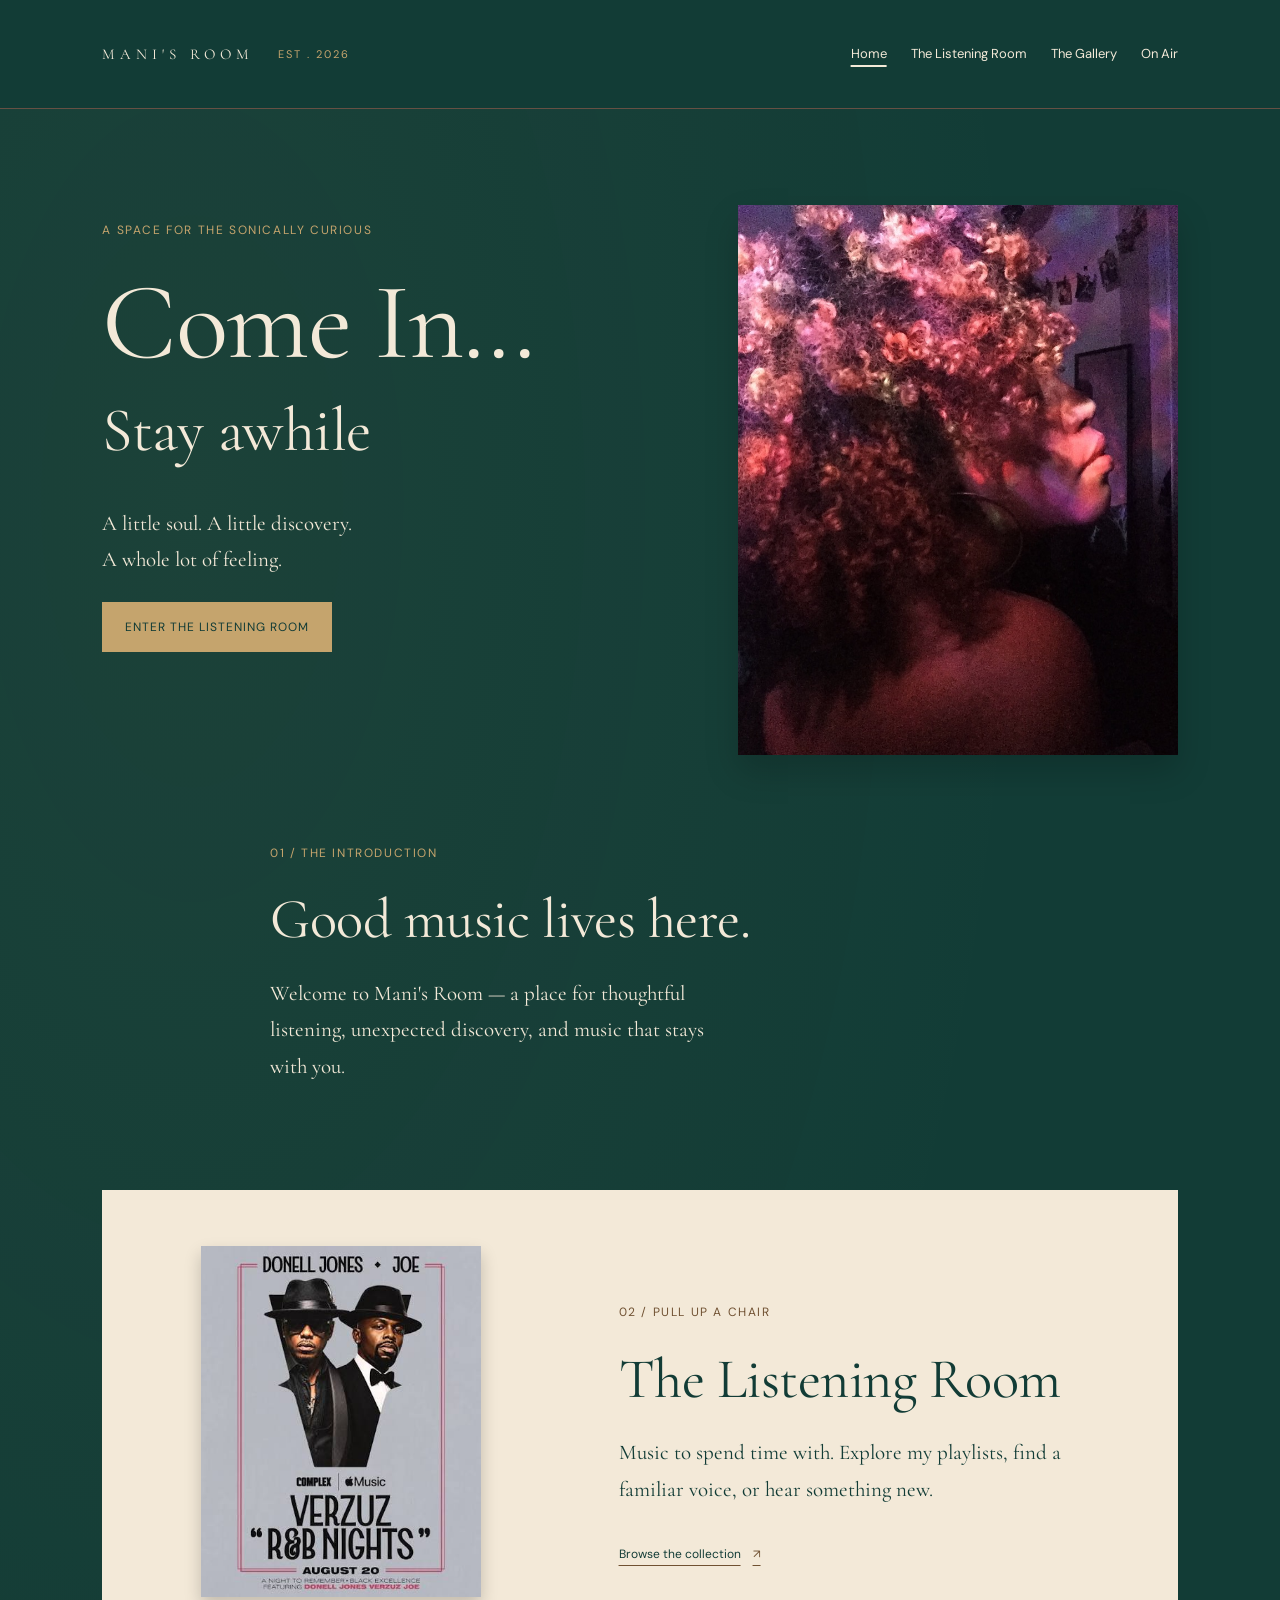
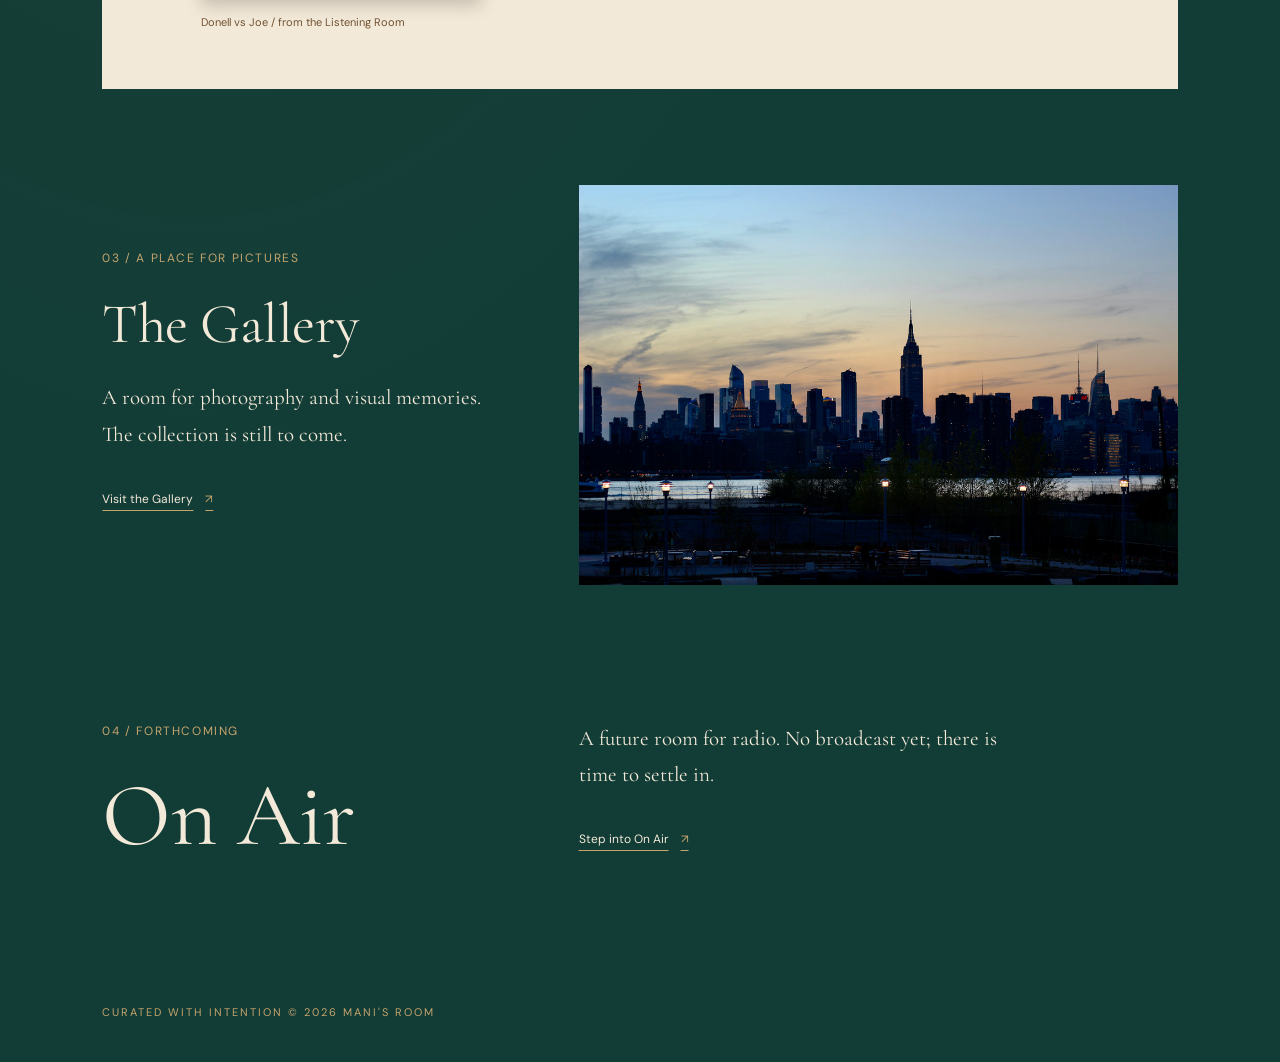
==== commit b0eb5de4: "Restore hero CTA and warm the homepage listening invitation" ====
--- a/index.html
+++ b/index.html
@@ -6,6 +6,7 @@
     <title>Mani's Room | Come In. Stay Awhile.</title>
     <link rel="stylesheet" href="style.css">
     <link rel="stylesheet" href="home.css">
+    <script src="home.js" defer></script>
 </head>
 <body class="home-page">
     <a class="skip-link" href="#main-content">Skip to content</a>
@@ -30,7 +31,7 @@
                 <p class="lounge-label">A SPACE FOR THE SONICALLY CURIOUS</p>
                 <h1 id="invitation-heading">Come In...<span>Stay awhile</span></h1>
                 <p class="lounge-intro">A little soul. A little discovery.<br>A whole lot of feeling.</p>
-                <a class="lounge-link" href="listening.html">Enter the Listening Room <span aria-hidden="true">↗</span></a>
+                <a class="lounge-cta" href="listening.html">ENTER THE LISTENING ROOM</a>
             </div>
             <figure class="lounge-portrait">
                 <img src="images/manihair2018.jpeg"
@@ -39,13 +40,13 @@
             </figure>
         </section>
 
-        <section class="lounge-welcome" aria-labelledby="welcome-heading">
+        <section class="lounge-welcome" data-home-reveal aria-labelledby="welcome-heading">
             <p class="lounge-label">01 / THE INTRODUCTION</p>
             <h2 id="welcome-heading">Good music lives here.</h2>
             <p>Welcome to Mani's Room — a place for thoughtful listening, unexpected discovery, and music that stays with you.</p>
         </section>
 
-        <section class="lounge-listening" aria-labelledby="listening-heading">
+        <section class="lounge-listening" data-home-reveal aria-labelledby="listening-heading">
             <figure class="lounge-sleeve">
                 <a href="listening.html" aria-label="Explore the Listening Room">
                     <img src="images/donell-vs-joe.jpg" alt="Donell Jones and Joe playlist artwork"
@@ -61,7 +62,7 @@
             </div>
         </section>
 
-        <section class="lounge-gallery" aria-labelledby="gallery-heading">
+        <section class="lounge-gallery" data-home-reveal aria-labelledby="gallery-heading">
             <div class="lounge-room-copy">
                 <p class="lounge-label">03 / A PLACE FOR PICTURES</p>
                 <h2 id="gallery-heading">The Gallery</h2>
@@ -75,7 +76,7 @@
             </figure>
         </section>
 
-        <section class="lounge-radio" aria-labelledby="radio-heading">
+        <section class="lounge-radio" data-home-reveal aria-labelledby="radio-heading">
             <div>
                 <p class="lounge-label">04 / FORTHCOMING</p>
                 <h2 id="radio-heading">On Air</h2>
@@ -94,3 +95,4 @@
 </html>     
 
 
+
--- a/home.css
+++ b/home.css
@@ -130,7 +130,8 @@
   align-items: center;
   gap: clamp(32px, 7vw, 100px);
   padding: 56px clamp(24px, 4vw, 56px);
-  background: #102822;
+  background: var(--cream);
+  color: var(--espresso);
 }
 
 .home-page .lounge-sleeve {
@@ -227,3 +228,63 @@
   .home-page .lounge-sleeve a:hover,
   .home-page .lounge-sleeve a:focus { transform: none; }
 }
+
+
+
+/* A single prominent invitation; other editorial links stay as text. */
+.home-page .lounge-cta {
+  display: inline-flex;
+  align-items: center;
+  justify-content: center;
+  min-height: 48px;
+  max-width: 100%;
+  padding: 14px 22px;
+  background: var(--brass);
+  color: var(--espresso);
+  border: 1px solid var(--brass);
+  font-family: "DM Sans", sans-serif;
+  font-size: 12px;
+  line-height: 1.7;
+  letter-spacing: 1px;
+  text-align: center;
+  text-decoration: none;
+  transition: background-color 200ms ease-out, border-color 200ms ease-out;
+}
+
+.home-page .lounge-cta:hover,
+.home-page .lounge-cta:focus {
+  background: var(--cream);
+  border-color: var(--cream);
+}
+
+/* Darker warm accents remain legible on the cream listening invitation. */
+.home-page .lounge-listening .lounge-label,
+.home-page .lounge-listening figcaption,
+.home-page .lounge-listening .lounge-link span {
+  color: #705132;
+}
+
+.home-page .lounge-listening .lounge-link {
+  color: var(--espresso);
+  text-decoration-color: #705132;
+}
+
+.home-page .lounge-listening .lounge-link:hover {
+  color: #705132;
+}
+
+.home-page .lounge-listening a:focus {
+  outline-color: var(--espresso);
+}
+
+/* Content is visible by default. JS animates only on first intersection. */
+.home-page .lounge-home {
+  --home-reveal-distance: 16px;
+  --home-reveal-duration: 600ms;
+}
+
+@media (prefers-reduced-motion: reduce) {
+  .home-page .lounge-cta {
+    transition: none;
+  }
+}
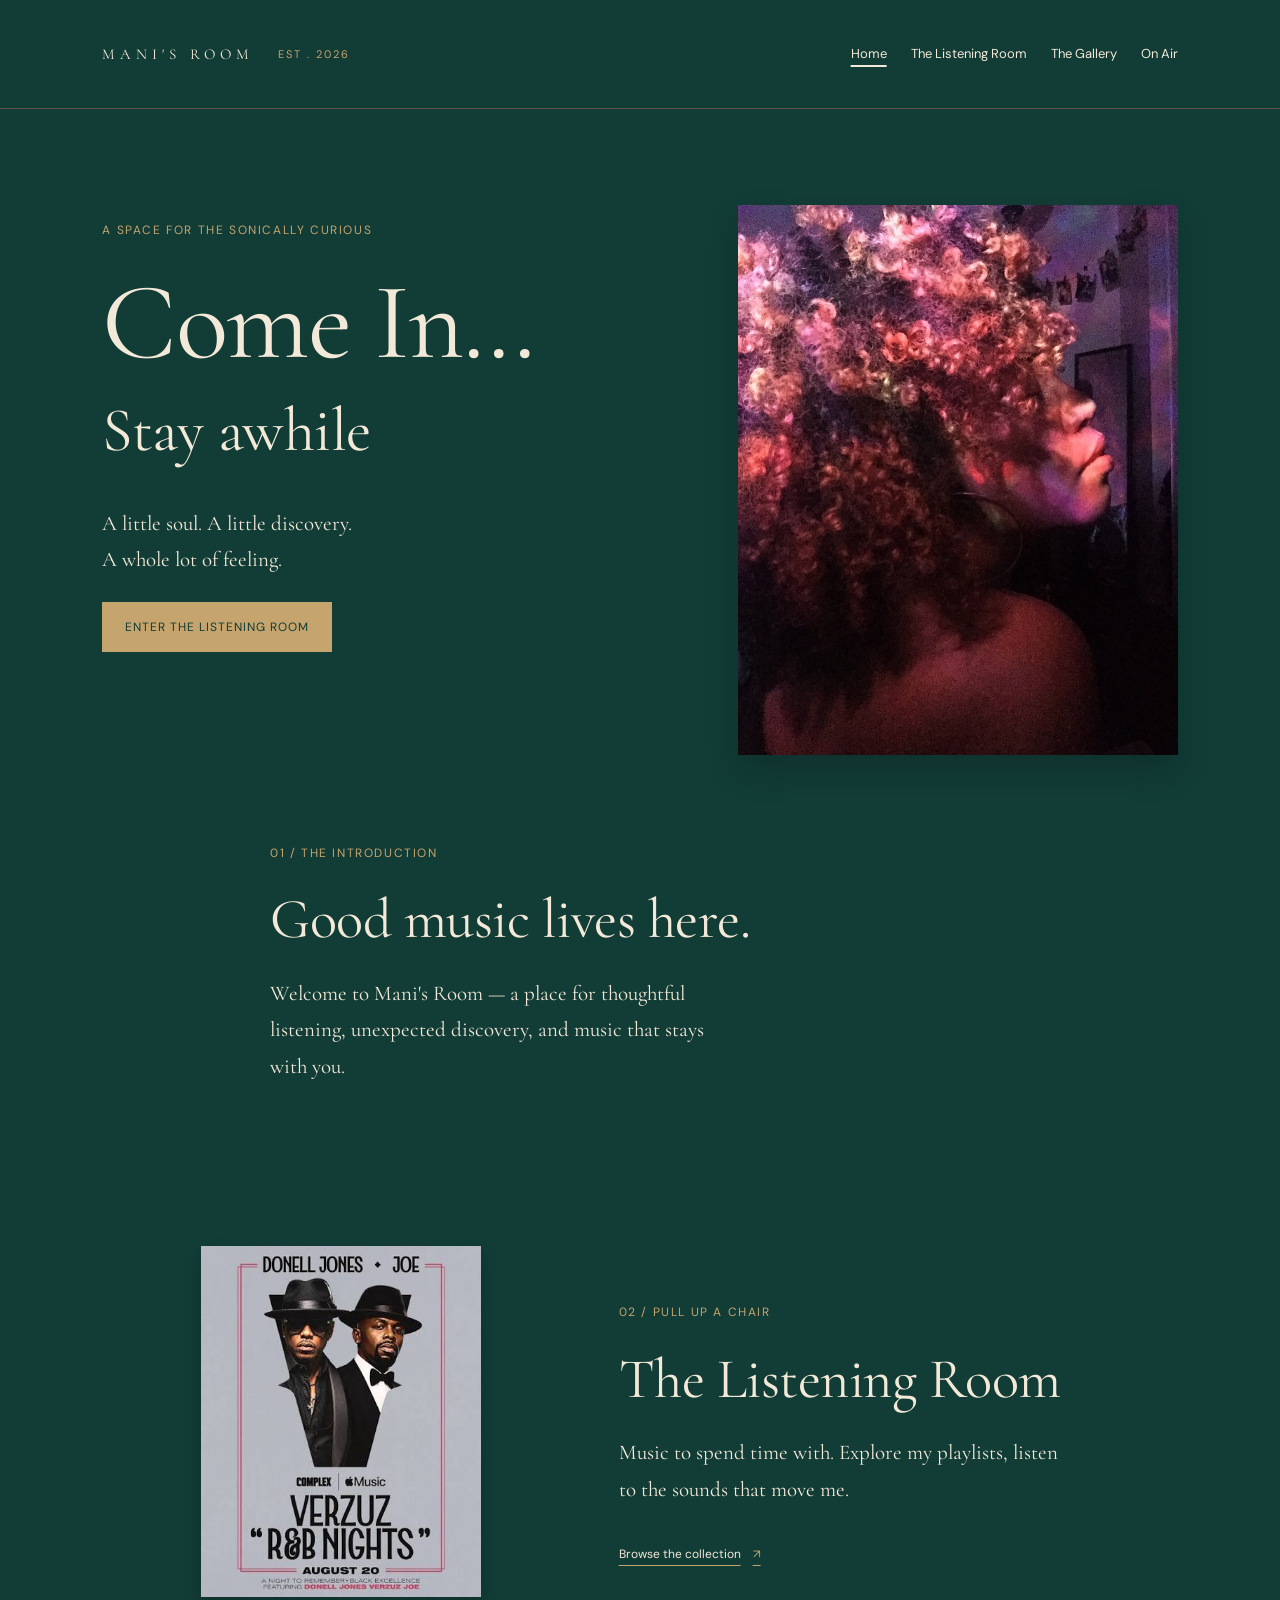
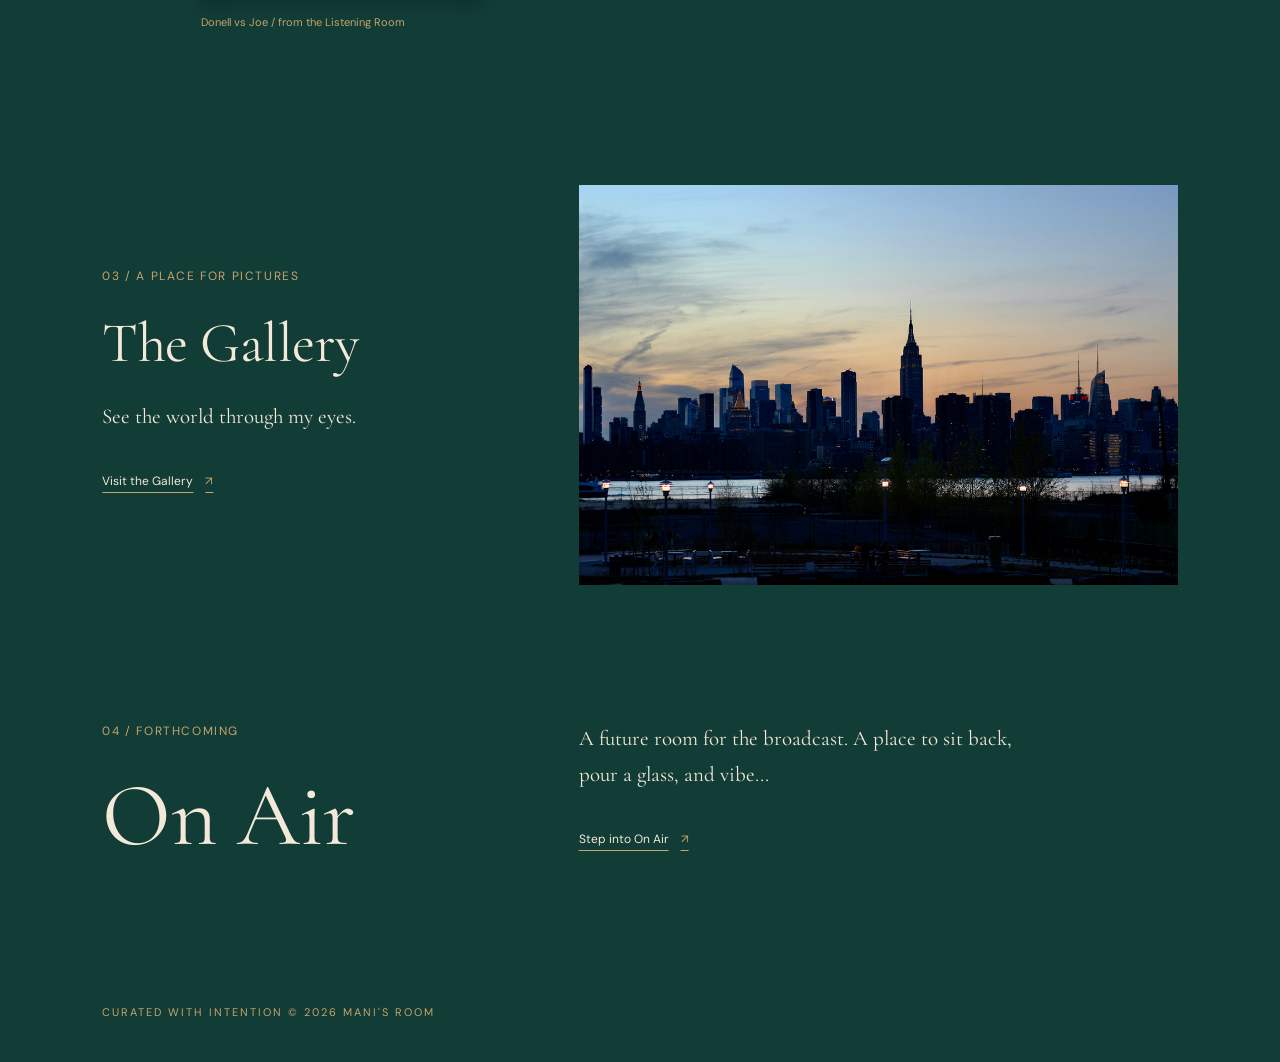
==== commit 8b227ff5: "Small changes to the text that better conveys the intention behind the site." ====
--- a/index.html
+++ b/index.html
@@ -3,7 +3,7 @@
 <head>
     <meta charset="UTF-8">
     <meta name="viewport" content="width=device-width, initial-scale=1.0">
-    <title>Mani's Room | Come In. Stay Awhile.</title>
+    <title>Mani's Room | Come In... Stay Awhile.</title>
     <link rel="stylesheet" href="style.css">
     <link rel="stylesheet" href="home.css">
     <script src="home.js" defer></script>
@@ -57,7 +57,7 @@
             <div class="lounge-room-copy">
                 <p class="lounge-label">02 / PULL UP A CHAIR</p>
                 <h2 id="listening-heading">The Listening Room</h2>
-                <p>Music to spend time with. Explore my playlists, find a familiar voice, or hear something new.</p>
+                <p>Music to spend time with. Explore my playlists, listen to the sounds that move me. </p>
                 <a class="lounge-link" href="listening.html">Browse the collection <span aria-hidden="true">↗</span></a>
             </div>
         </section>
@@ -66,7 +66,7 @@
             <div class="lounge-room-copy">
                 <p class="lounge-label">03 / A PLACE FOR PICTURES</p>
                 <h2 id="gallery-heading">The Gallery</h2>
-                <p>A room for photography and visual memories. The collection is still to come.</p>
+                <p>See the world through my eyes. </p>
                 <a class="lounge-link" href="gallery.html">Visit the Gallery <span aria-hidden="true">↗</span></a>
             </div>
             <figure class="lounge-city">
@@ -82,7 +82,7 @@
                 <h2 id="radio-heading">On Air</h2>
             </div>
             <div class="lounge-room-copy">
-                <p>A future room for radio. No broadcast yet; there is time to settle in.</p>
+                <p>A future room for the broadcast. A place to sit back, pour a glass, and vibe...</p>
                 <a class="lounge-link" href="radio.html">Step into On Air <span aria-hidden="true">↗</span></a>
             </div>
         </section>
--- a/home.css
+++ b/home.css
@@ -1,6 +1,6 @@
 /* Home only: shared navigation, room styles and player code stay in style.css. */
 .home-page .lounge-home {
-  background: radial-gradient(ellipse at 15% 16%, rgba(197, 164, 109, 0.055), transparent 55%), var(--espresso);
+  background: var(--espresso);
   overflow-wrap: break-word;
 }
 
@@ -130,8 +130,8 @@
   align-items: center;
   gap: clamp(32px, 7vw, 100px);
   padding: 56px clamp(24px, 4vw, 56px);
-  background: var(--cream);
-  color: var(--espresso);
+  background: var(--espresso);
+  color: var(--cream);
 }
 
 .home-page .lounge-sleeve {
@@ -257,26 +257,6 @@
   border-color: var(--cream);
 }
 
-/* Darker warm accents remain legible on the cream listening invitation. */
-.home-page .lounge-listening .lounge-label,
-.home-page .lounge-listening figcaption,
-.home-page .lounge-listening .lounge-link span {
-  color: #705132;
-}
-
-.home-page .lounge-listening .lounge-link {
-  color: var(--espresso);
-  text-decoration-color: #705132;
-}
-
-.home-page .lounge-listening .lounge-link:hover {
-  color: #705132;
-}
-
-.home-page .lounge-listening a:focus {
-  outline-color: var(--espresso);
-}
-
 /* Content is visible by default. JS animates only on first intersection. */
 .home-page .lounge-home {
   --home-reveal-distance: 16px;
@@ -288,3 +268,15 @@
     transition: none;
   }
 }
+
+
+/* One continuous forest surface: spacing and type distinguish the rooms. */
+.home-page,
+.home-page .site-header,
+.home-page .lounge-hero,
+.home-page .lounge-welcome,
+.home-page .lounge-gallery,
+.home-page .lounge-radio,
+.home-page footer {
+  background: var(--espresso);
+}
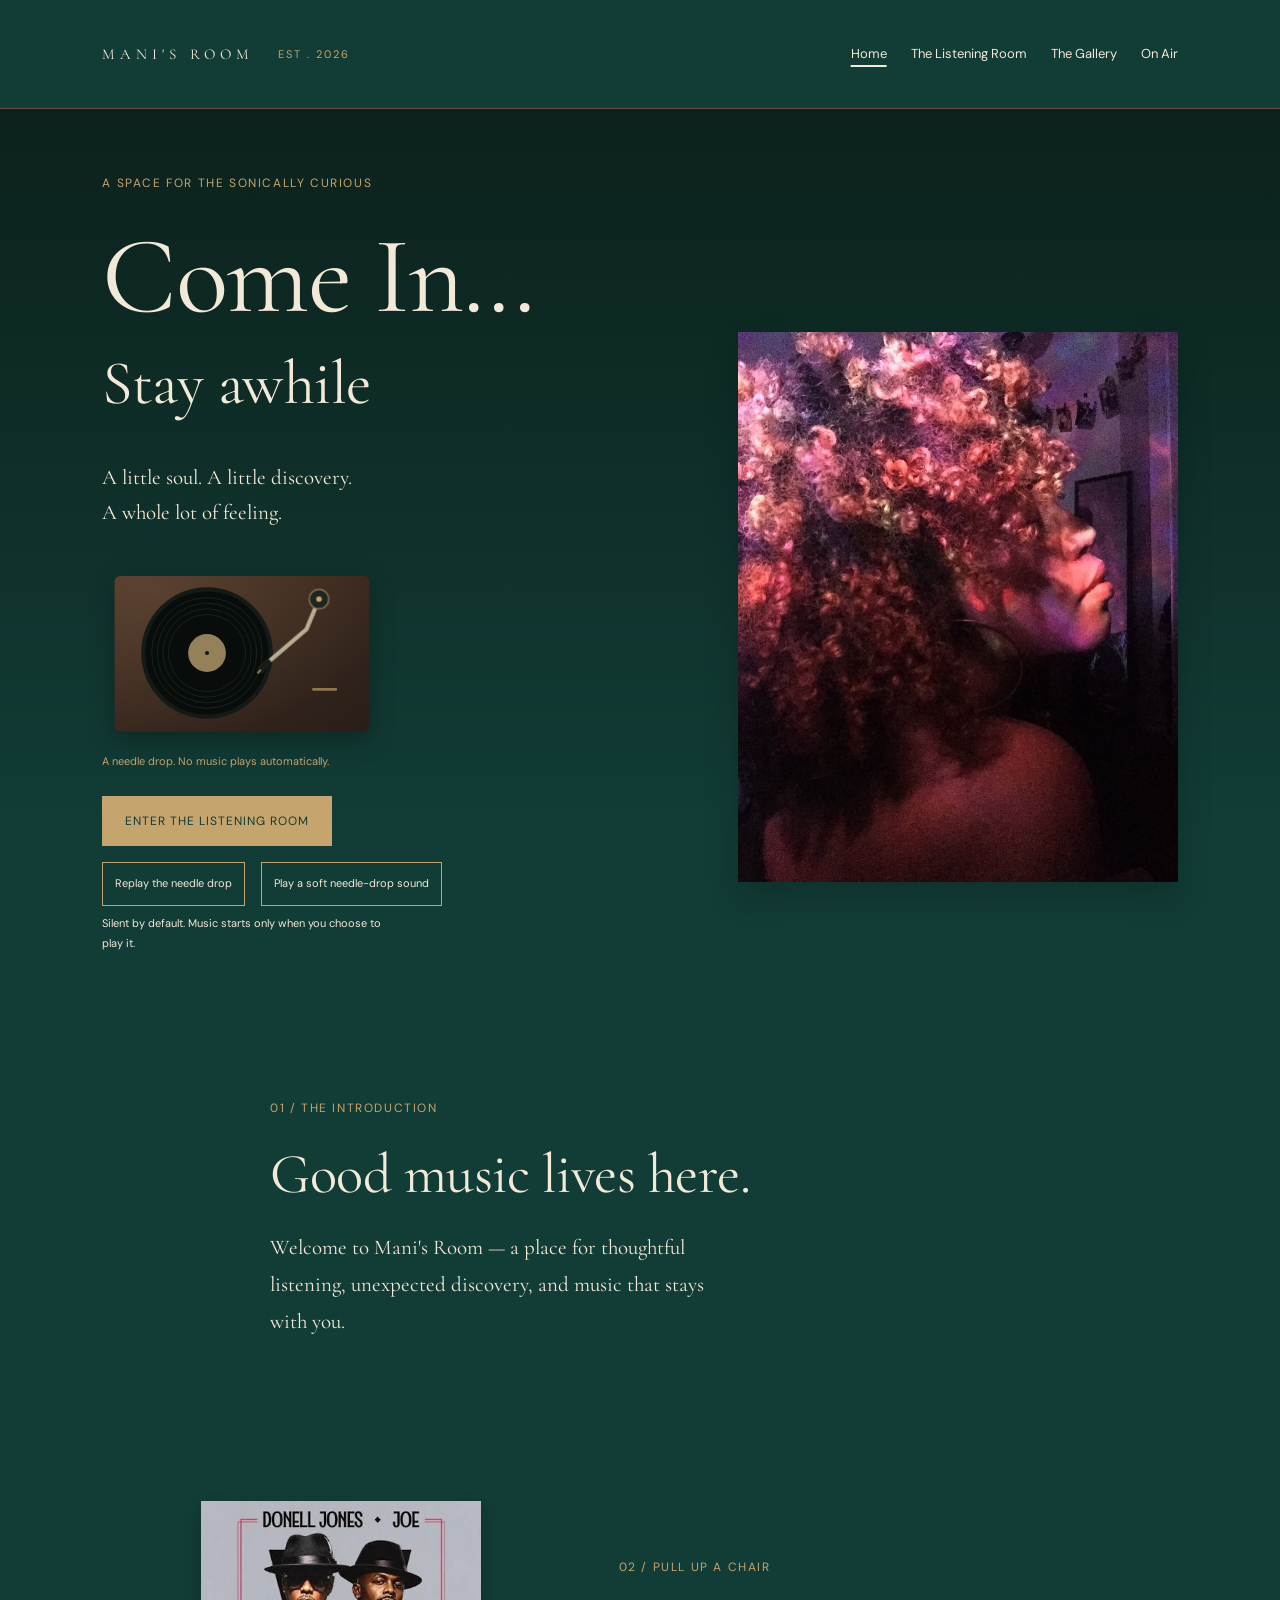
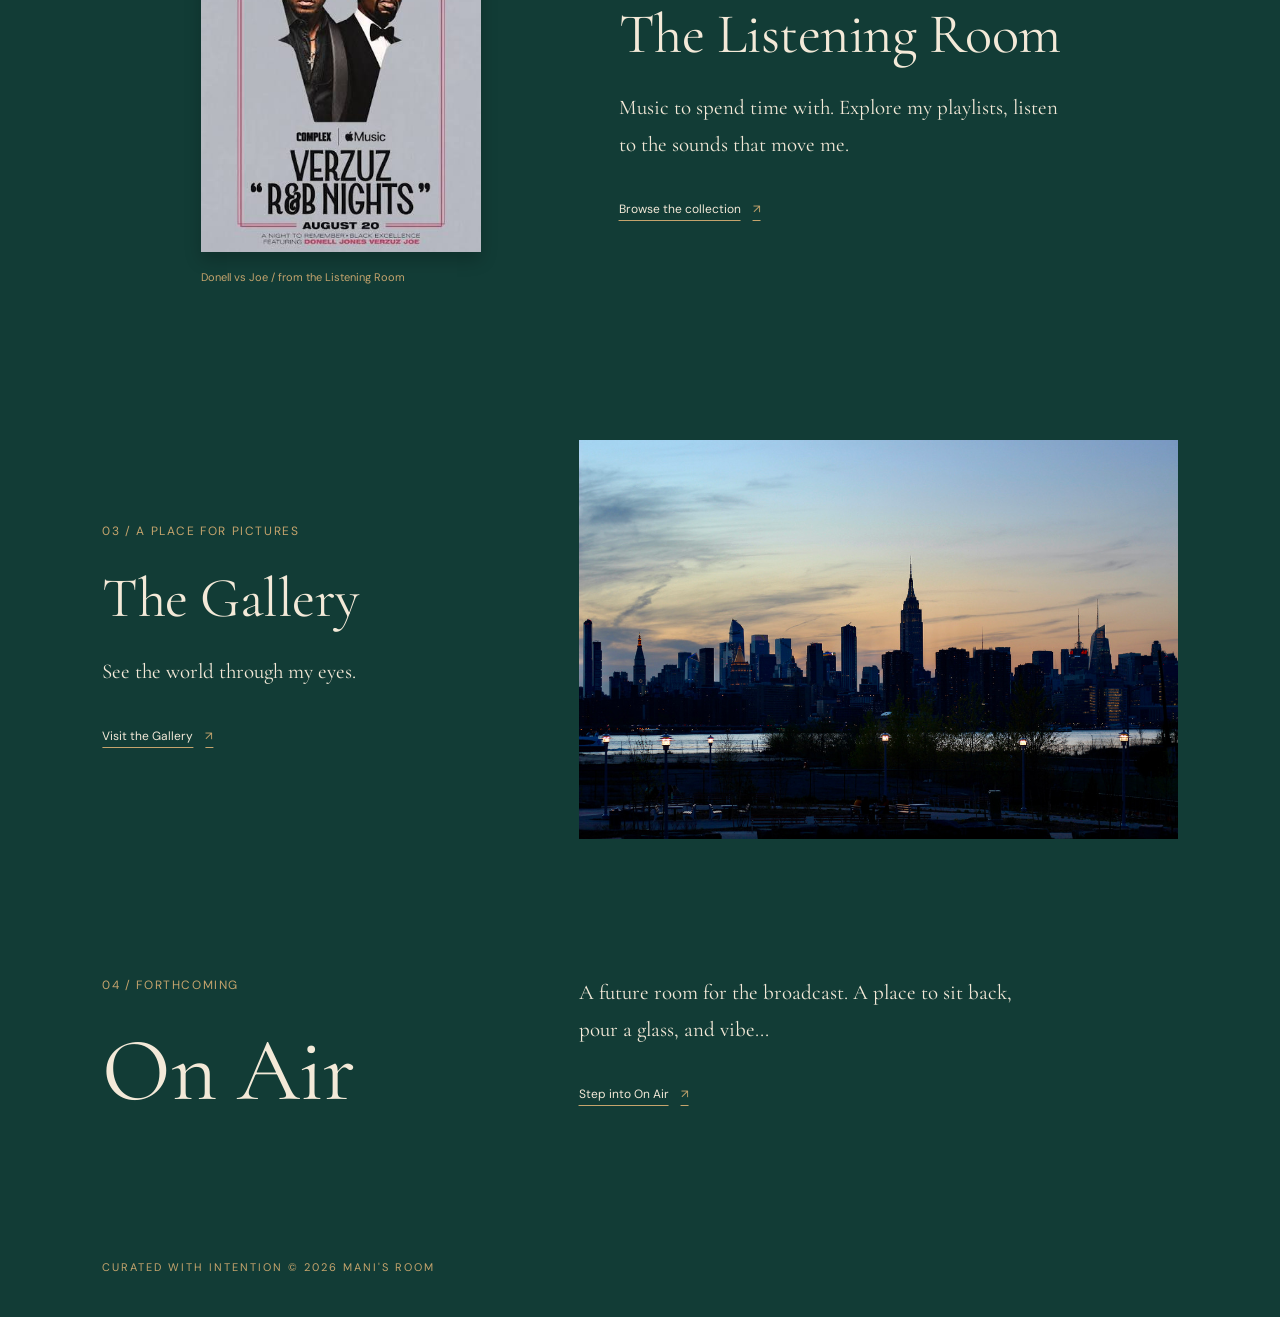
==== commit af560cab: "Integrate the needle-drop entrance into the homepage hero" ====
--- a/index.html
+++ b/index.html
@@ -7,6 +7,8 @@
     <link rel="stylesheet" href="style.css">
     <link rel="stylesheet" href="home.css">
     <script src="home.js" defer></script>
+    <link rel="stylesheet" href="entrance.css">
+    <script src="entrance.js" defer></script>
 </head>
 <body class="home-page">
     <a class="skip-link" href="#main-content">Skip to content</a>
@@ -26,12 +28,48 @@
     </header>
 
     <main id="main-content" class="lounge-home" tabindex="-1">
-        <section class="lounge-hero" aria-labelledby="invitation-heading">
+        <section class="lounge-hero home-entrance" aria-labelledby="invitation-heading">
             <div class="lounge-invitation">
                 <p class="lounge-label">A SPACE FOR THE SONICALLY CURIOUS</p>
                 <h1 id="invitation-heading">Come In...<span>Stay awhile</span></h1>
                 <p class="lounge-intro">A little soul. A little discovery.<br>A whole lot of feeling.</p>
+                <figure class="entrance-scene" aria-label="A tonearm settling onto a record on a walnut-toned turntable">
+                    <svg class="entrance-turntable" viewBox="0 0 400 270" aria-hidden="true" focusable="false">
+                        <defs>
+                            <linearGradient id="entrance-wood" x2="1" y2="1">
+                                <stop stop-color="#493126"/><stop offset="1" stop-color="#291E18"/>
+                            </linearGradient>
+                            <radialGradient id="entrance-lamplight" cx="0.15" cy="0.1" r="0.95">
+                                <stop stop-color="#C5A46D" stop-opacity="0.16"/><stop offset="1" stop-color="#C5A46D" stop-opacity="0"/>
+                            </radialGradient>
+                        </defs>
+                        <rect x="18" y="30" width="364" height="222" rx="8" fill="url(#entrance-wood)"/>
+                        <rect x="18" y="30" width="364" height="222" rx="8" fill="url(#entrance-lamplight)"/>
+                        <circle cx="150" cy="140" r="94" fill="#141A16"/>
+                        <circle cx="150" cy="140" r="88" fill="#080C0A"/>
+                        <g fill="none" stroke="#29312A" stroke-width="0.8">
+                            <circle cx="150" cy="140" r="79"/><circle cx="150" cy="140" r="71"/>
+                            <circle cx="150" cy="140" r="63"/><circle cx="150" cy="140" r="55"/>
+                        </g>
+                        <circle cx="150" cy="140" r="27" fill="#94815A"/>
+                        <circle cx="150" cy="140" r="3" fill="#161C18"/>
+                        <rect x="300" y="190" width="36" height="4" rx="2" fill="#8D7751"/>
+                        <g class="entrance-tonearm">
+                            <path d="M310 63 L292 106 L236 154" fill="none" stroke="#B9AD95" stroke-width="6" stroke-linecap="round"/>
+                            <path d="M236 154 L227 164" stroke="#171D19" stroke-width="11" stroke-linecap="round"/>
+                            <path d="M227 164 L222 169" stroke="#C5A46D" stroke-width="2"/>
+                        </g>
+                        <circle cx="310" cy="63" r="14" fill="#1E261F" stroke="#8D7751" stroke-width="2"/>
+                        <circle cx="310" cy="63" r="4" fill="#C5A46D"/>
+                    </svg>
+                    <figcaption>A needle drop. No music plays automatically.</figcaption>
+                </figure>
                 <a class="lounge-cta" href="listening.html">ENTER THE LISTENING ROOM</a>
+                <div class="entrance-controls">
+                    <button type="button" class="entrance-replay" hidden>Replay the needle drop</button>
+                    <button type="button" class="entrance-sound" hidden>Play a soft needle-drop sound</button>
+                </div>
+                <p class="entrance-status" role="status" aria-live="polite">Silent by default. Music starts only when you choose to play it.</p>
             </div>
             <figure class="lounge-portrait">
                 <img src="images/manihair2018.jpeg"
@@ -96,3 +134,4 @@
 
 
 
+
--- a/entrance.css
+++ b/entrance.css
@@ -0,0 +1,69 @@
+/* Home's existing invitation becomes the entrance; no carousel selectors. */
+.home-page .lounge-home {
+  background: linear-gradient(180deg, #0C211C 0, var(--espresso) 720px);
+}
+.home-page .home-entrance {
+  background: transparent;
+}
+.home-page .home-entrance .entrance-scene {
+  width: 100%;
+  max-width: 280px;
+  margin: 0 0 24px;
+}
+.home-page .home-entrance .entrance-turntable {
+  display: block;
+  width: 100%;
+  height: auto;
+  filter: drop-shadow(0 8px 12px rgba(0, 0, 0, 0.28));
+}
+.home-page .home-entrance .entrance-scene figcaption,
+.home-page .home-entrance .entrance-controls button,
+.home-page .home-entrance .entrance-status {
+  font-family: "DM Sans", sans-serif;
+  font-size: 11px;
+  line-height: 1.8;
+}
+.home-page .home-entrance .entrance-scene figcaption {
+  color: var(--brass);
+  margin-top: 8px;
+}
+.home-page .home-entrance .entrance-controls {
+  margin-top: 16px;
+}
+.home-page .home-entrance .entrance-controls button {
+  min-height: 44px;
+  max-width: 100%;
+  margin: 0 12px 8px 0;
+  padding: 8px 12px;
+  border: 1px solid var(--brass);
+  background: transparent;
+  color: var(--cream);
+  cursor: pointer;
+}
+.home-page .home-entrance .entrance-controls button[hidden] { display: none; }
+.home-page .home-entrance .entrance-controls button:hover {
+  background: var(--cream);
+  color: var(--espresso);
+}
+.home-page .home-entrance .entrance-controls button:focus {
+  outline: 2px solid var(--cream);
+  outline-offset: 4px;
+}
+.home-page .home-entrance .entrance-status {
+  margin: 0;
+  max-width: 42ch;
+}
+.home-page .home-entrance .entrance-tonearm { transform-origin: 310px 63px; }
+.home-page .home-entrance .entrance-playing .entrance-tonearm {
+  animation: home-entrance-needle-drop 1800ms ease-in-out both;
+}
+@keyframes home-entrance-needle-drop {
+  0%, 12% { transform: rotate(-24deg); }
+  70%, 100% { transform: rotate(0); }
+}
+@media (max-width: 600px) {
+  .home-page .home-entrance .entrance-scene { max-width: 260px; }
+}
+@media (prefers-reduced-motion: reduce) {
+  .home-page .home-entrance .entrance-playing .entrance-tonearm { animation: none; }
+}
